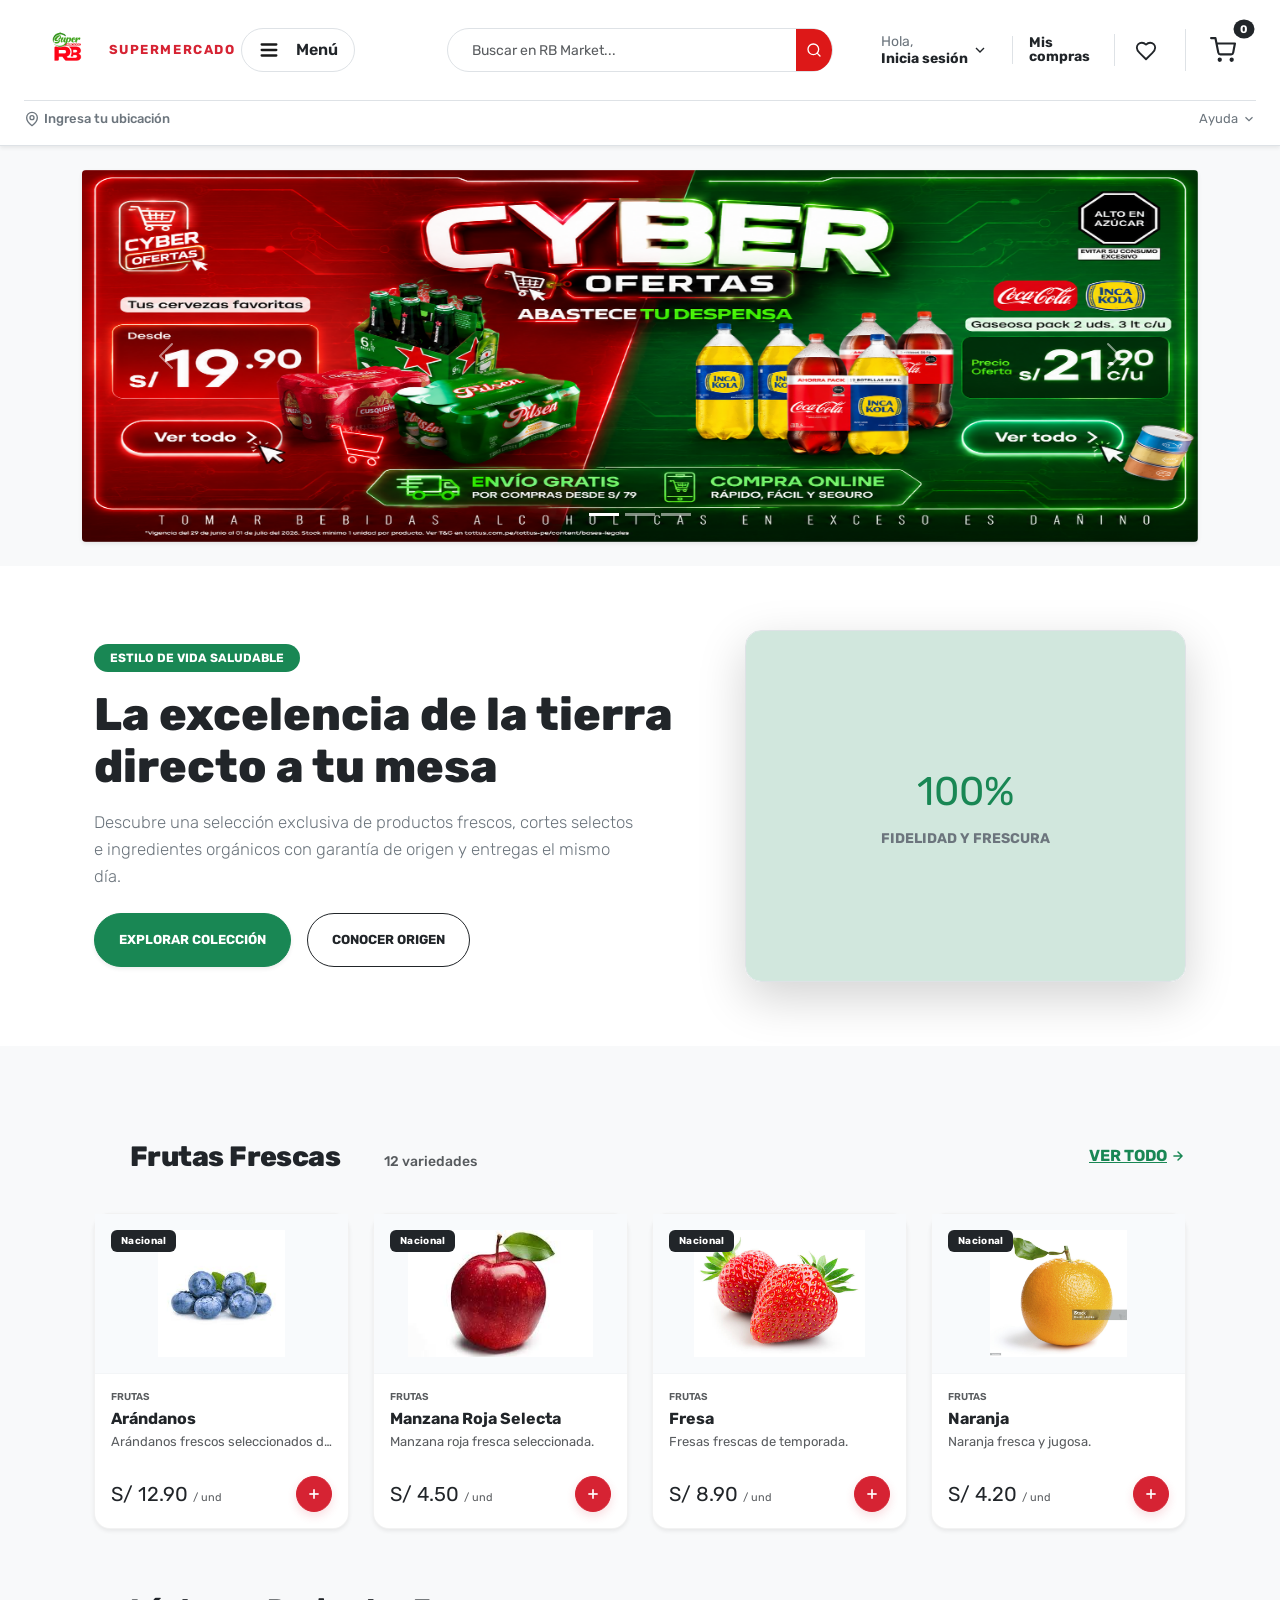
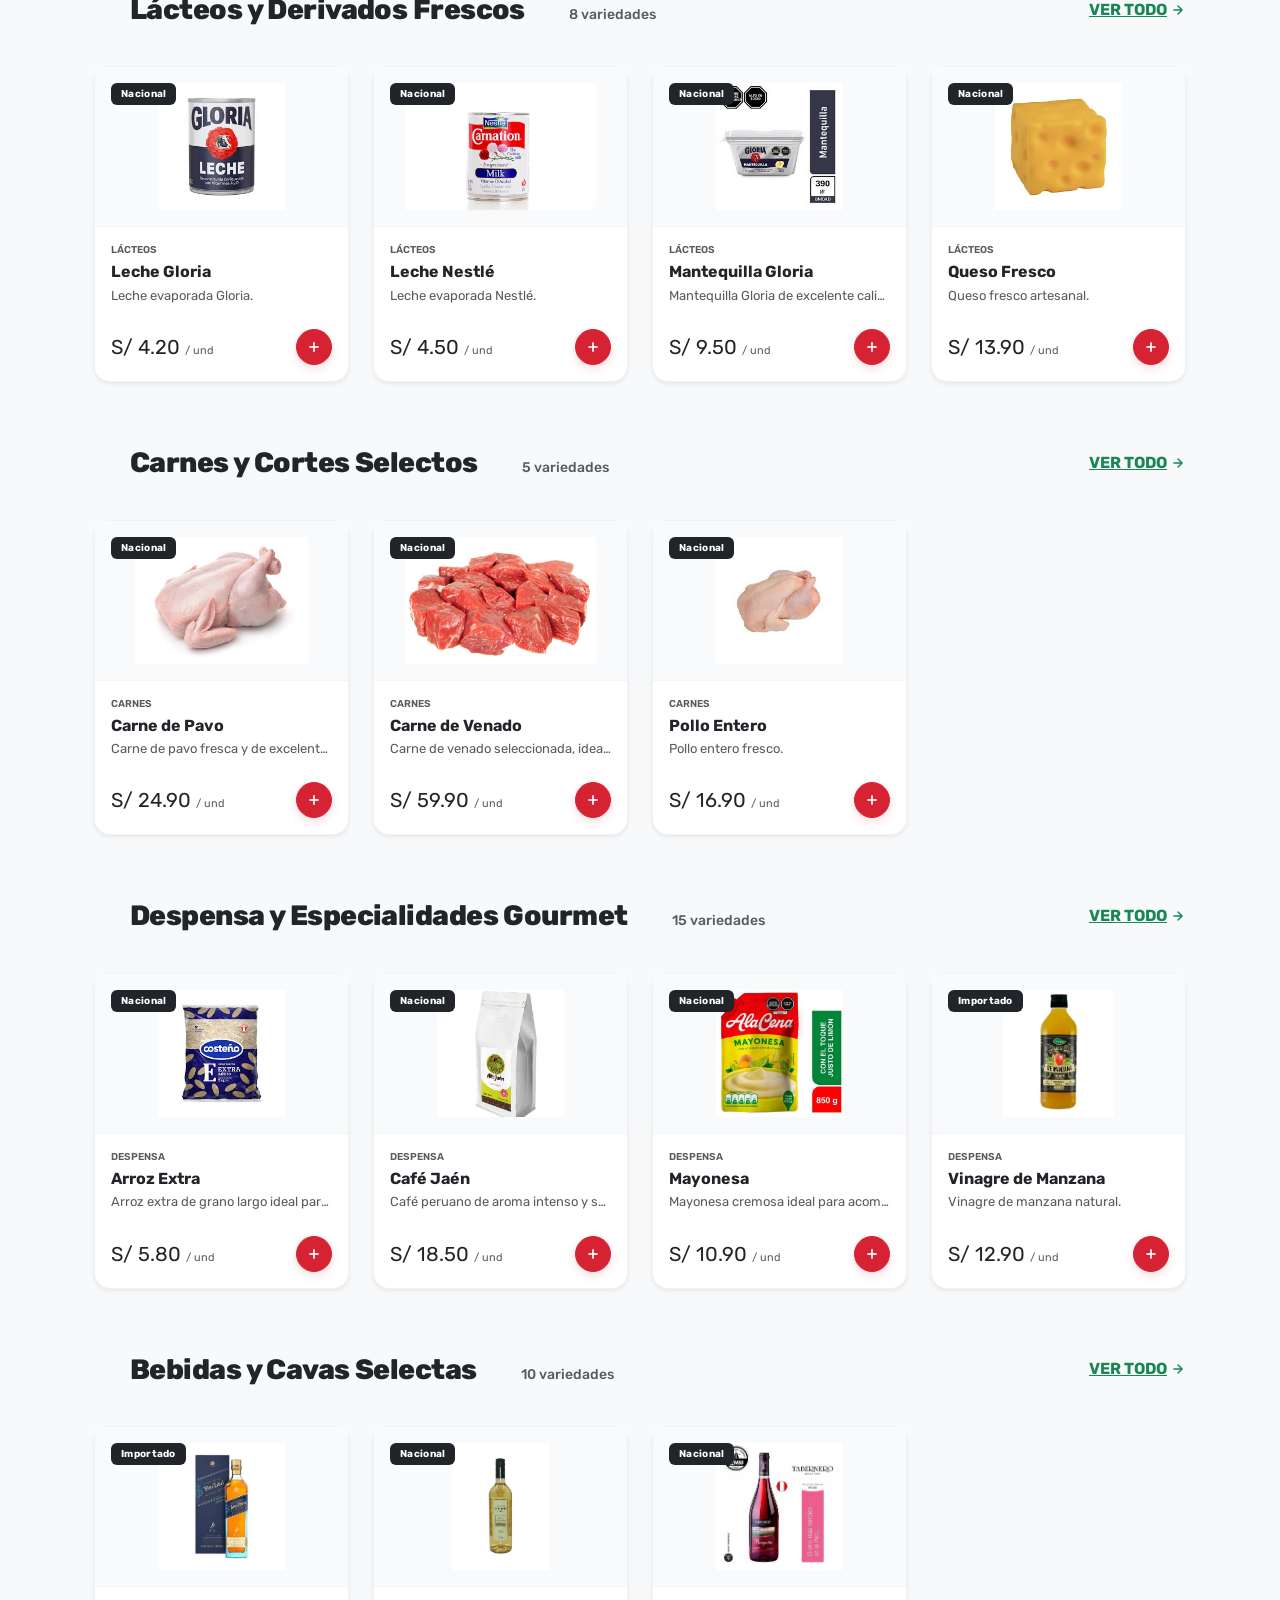
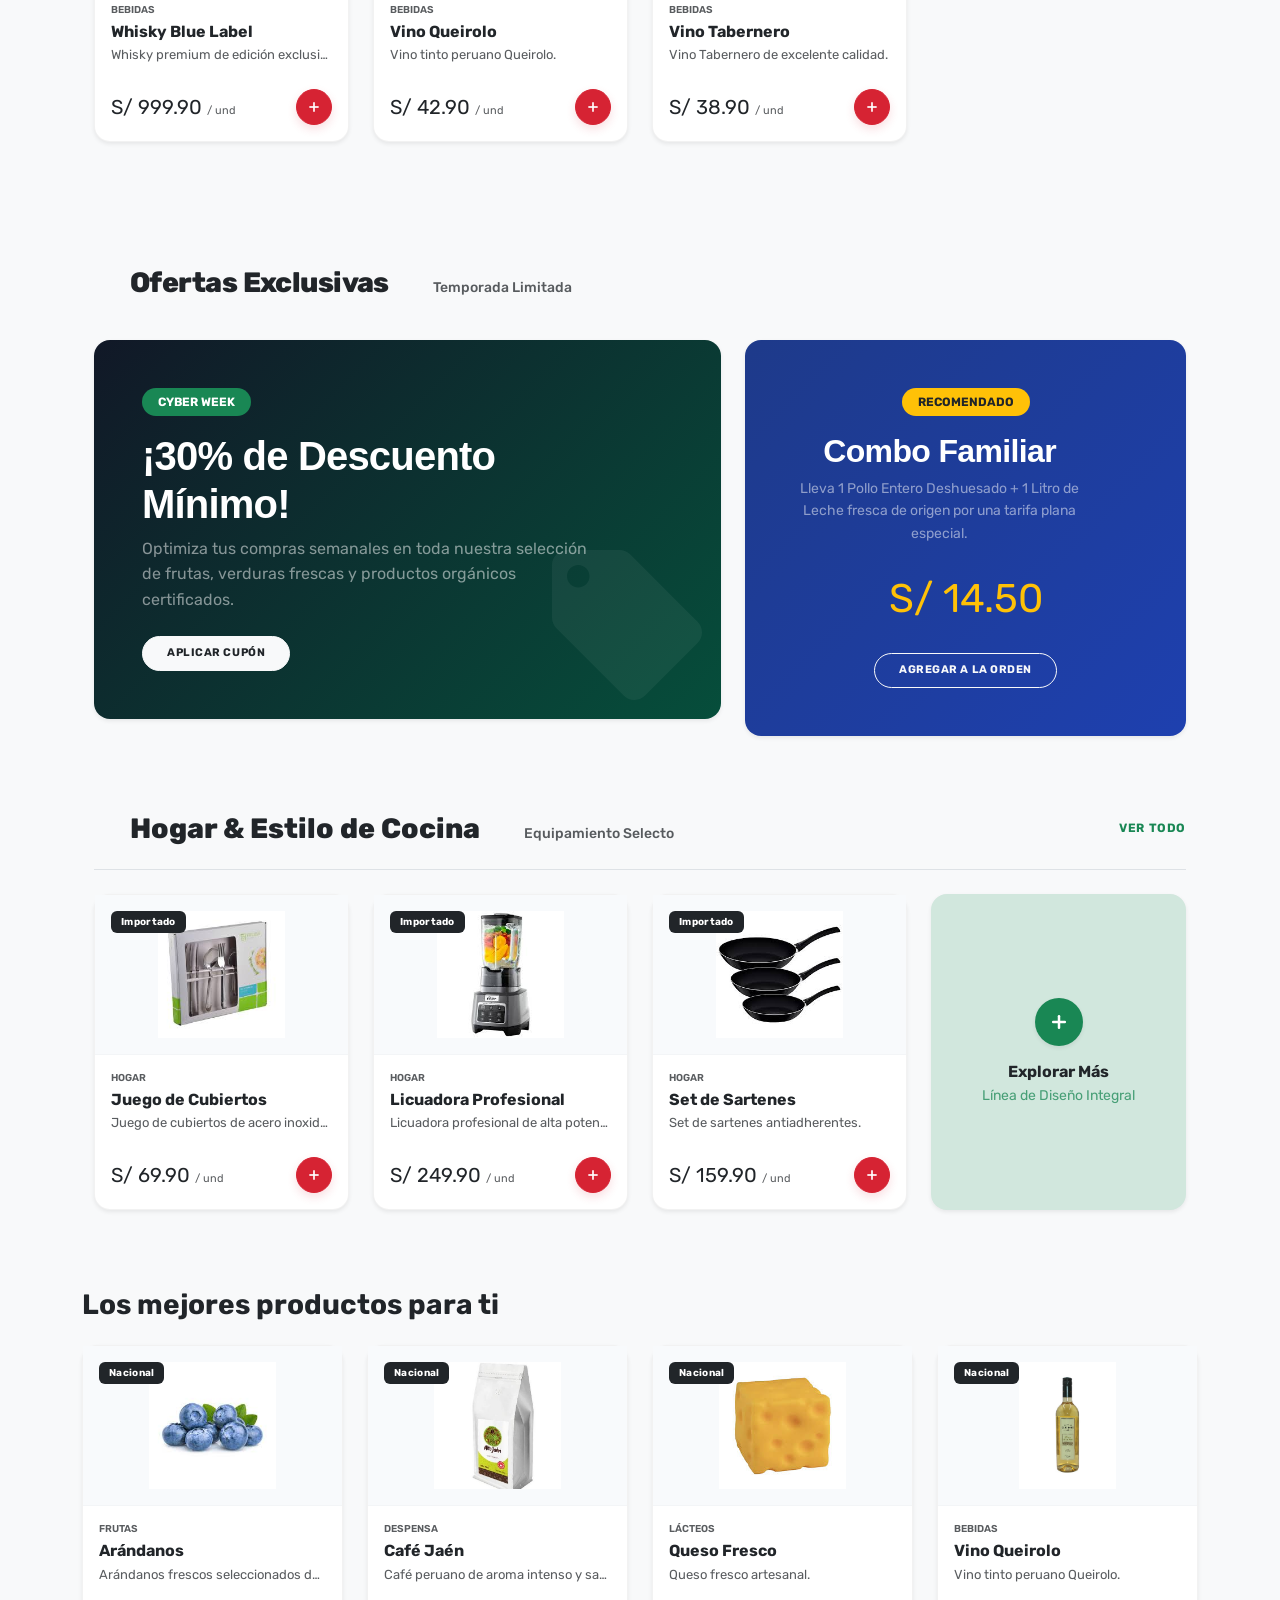
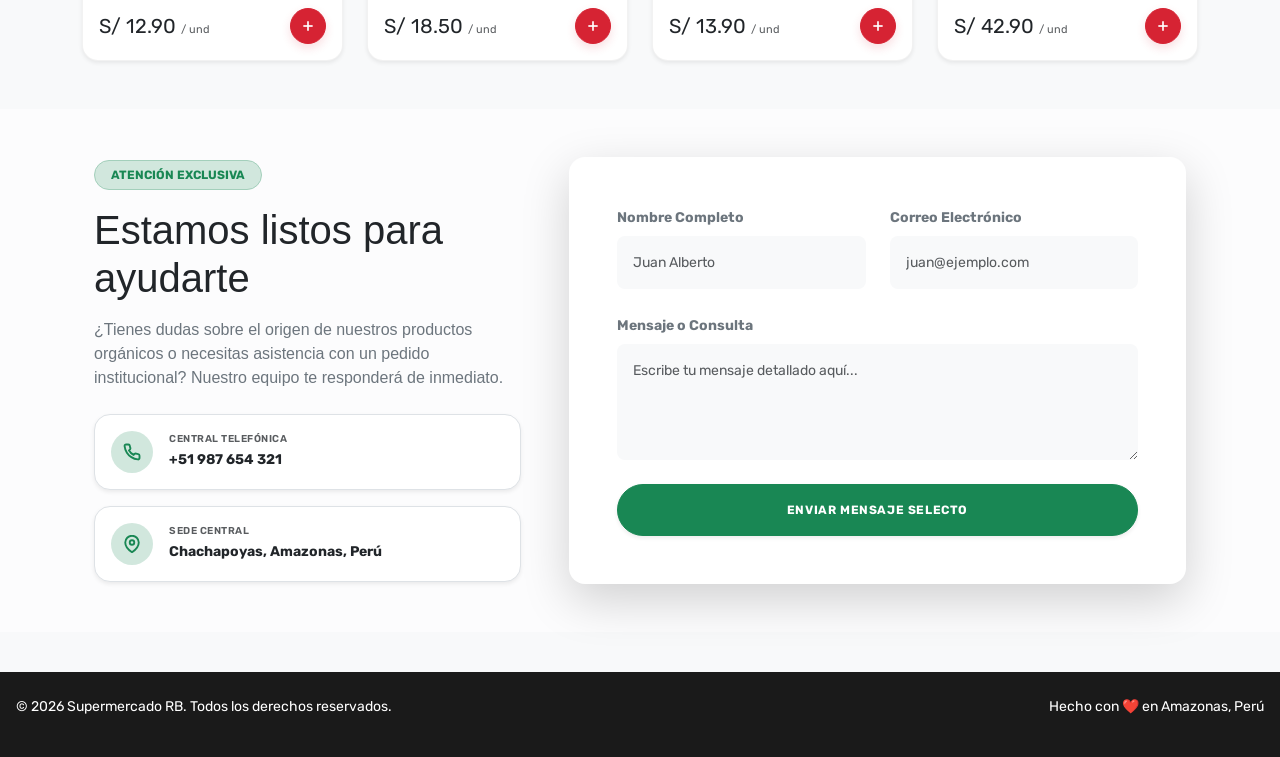
==== index.html @ 9e6ac656 "completacion de los productos en las categorias de mejores-productos y hogar usando los script de pr" ====
<!DOCTYPE html>
<html lang="es">
<head>
    <meta charset="UTF-8">
    <meta name="viewport" content="width=device-width, initial-scale=1.0">
    <title>Supermercado RB — Frescura que se siente</title>
    <link rel="preconnect" href="https://fonts.googleapis.com">
    <link rel="preconnect" href="https://fonts.gstatic.com" crossorigin>
    <link href="https://fonts.googleapis.com/css2?family=Rubik:ital,wght@0,300..900;1,300..900&display=swap" rel="stylesheet">
    <link href="https://cdn.jsdelivr.net/npm/bootstrap@5.3.2/dist/css/bootstrap.min.css" rel="stylesheet">
    <link rel="stylesheet" href="Estilos/styles.css">
</head>
<body>

<header class="navbar navbar-expand-lg custom-header">
    <div class="container-fluid header-container">
        <div class="row align-items-center header-row">
            
            <!-- LOGO: En celulares y tablets grandes toma 6 columnas -->
            <div class="col-6 col-lg-2 d-flex align-items-center">
                <a href="index.html" class="navbar-brand brand-wrap" title="RB MARKET">
                    <img src="/Estilos/img_categorias/LogoRB.png" alt="RB Market Logo" class="custom-logo-img img-fluid">
                    <span class="brand-subtext">SUPERMERCADO</span>
                </a>
            </div>

            <!-- MENÚ PARA PC: Le agregamos d-lg-block para que en menos de 992px NO ocupe espacio físico -->
            <div class="col-lg-2 order-lg-2 d-none d-lg-flex align-items-center justify-content-start">
                <button class="custom-toggle-btn d-none d-lg-inline-flex align-items-center gap-2" type="button" data-bs-toggle="offcanvas" data-bs-target="#menu-lateral" aria-controls="menu-lateral" title="Explorar Categorías">
                    <svg width="22" height="22" viewBox="0 0 24 24" fill="none" xmlns="http://www.w3.org/2000/svg">
                        <path d="M4 6H20M4 12H20M4 18H20" stroke="#1a1a1a" stroke-width="2.5" stroke-linecap="round" stroke-linejoin="round"/>
                    </svg>
                    <span class="d-none d-lg-inline menu-text">Menú</span>
                </button>
            </div>
            <div class="col-12 col-lg-4 order-4 order-lg-3 mt-2 mt-lg-0">
                <div class="d-flex align-items-center gap-2">
                    
                    <button class="custom-toggle-btn d-lg-none d-flex align-items-center justify-content-center border rounded-circle p-0" 
                            type="button" 
                            data-bs-toggle="offcanvas" 
                            data-bs-target="#menu-lateral" 
                            aria-controls="menu-lateral" 
                            title="Explorar Categorías">
                        <svg width="22" height="22" viewBox="0 0 24 24" fill="none" xmlns="http://www.w3.org/2000/svg">
                            <path d="M4 6H20M4 12H20M4 18H20" stroke="#1a1a1a" stroke-width="2.5" stroke-linecap="round" stroke-linejoin="round"/>
                        </svg>
                    </button>

                    <form class="search-form-wrap flex-grow-1 m-0" action="#" method="GET">
                        <div class="input-group custom-search-group">
                            <input type="text" class="form-control custom-search-input" placeholder="Buscar en RB Market..." style="height: 42px;">
                            <button type="submit" class="search-btn" style="height: 42px;">
                                <svg width="16" height="16" viewBox="0 0 24 24" fill="none" stroke="currentColor" stroke-width="2" stroke-linecap="round" stroke-linejoin="round">
                                    <circle cx="11" cy="11" r="8"></circle>
                                    <line x1="21" y1="21" x2="16.65" y2="16.65"></line>
                                </svg>
                            </button>
                        </div>
                    </form>
                </div>
            </div>
            <div class="col-6 col-lg-4 order-3 order-lg-4 d-flex align-items-center justify-content-end gap-2 gap-xl-4">
                <div class="d-none d-lg-flex align-items-center gap-1 header-action-item">
                    <div class="d-flex flex-column lh-sm">
                        <span class="login-greeting">Hola,</span>
                        <span class="login-text">Inicia sesión</span>
                    </div>
                    <svg width="16" height="16" viewBox="0 0 24 24" fill="none" stroke="currentColor" stroke-width="2"><path d="m6 9 6 6 6-6"/></svg>
                </div>
                <div class="d-none d-lg-block header-divider header-action-item">
                    <a href="#" class="header-link">
                        <span class="fw-bold small">Mis</span>
                        <span class="fw-bold small">compras</span>
                    </a>
                </div>
                <div class="d-none d-lg-block border-start ps-3 text-muted header-action-item">
                    <button class="btn favorite-btn">
                        <svg width="22" height="22" viewBox="0 0 24 24" fill="none" stroke="currentColor" stroke-width="2" stroke-linecap="round" stroke-linejoin="round">
                            <path d="M19 14c1.49-1.46 3-3.21 3-5.5A5.5 5.5 0 0 0 16.5 3c-1.76 0-3 .5-4.5 2-1.5-1.5-2.74-2-4.5-2A5.5 5.5 0 0 0 2 8.5c0 2.3 1.5 4.05 3 5.5l7 7Z"/>
                        </svg>
                    </button>
                </div>
                <div class="border-start-lg ps-lg-3">
                    <button class="btn custom-cart-btn position-relative" type="button" data-bs-toggle="offcanvas" data-bs-target="#carrito-lateral" aria-controls="carrito-lateral">
                        <svg width="26" height="26" viewBox="0 0 24 24" fill="none" stroke="currentColor" stroke-width="2" stroke-linecap="round" stroke-linejoin="round" class="text-dark">
                            <circle cx="9" cy="21" r="1"></circle>
                            <circle cx="20" cy="21" r="1"></circle>
                            <path d="M1 1h4l2.68 13.39a2 2 0 0 0 2 1.61h9.72a2 2 0 0 0 2-1.61L23 6H6"></path>
                        </svg>
                        <span class="badge cart-badge position-absolute top-0 start-100 translate-middle">0</span>
                    </button>
                </div>
            </div>
        </div>
        <div class="w-100 d-flex justify-content-between align-items-center default-layout-subbar mt-2">
            <div class="subbar-item">
                <svg width="16" height="16" viewBox="0 0 24 24" fill="none" stroke="currentColor" stroke-width="2" stroke-linecap="round" stroke-linejoin="round">
                    <path d="M20 10c0 6-8 12-8 12s-8-6-8-12a8 8 0 0 1 16 0Z"></path>
                    <circle cx="12" cy="10" r="3"></circle>
                </svg>
                <span class="fw-medium">Ingresa tu ubicación</span>
            </div>
            <div class="subbar-item subbar-clickable">
                <span>Ayuda</span>
                <svg width="14" height="14" viewBox="0 0 24 24" fill="none" stroke="currentColor" stroke-width="2"><path d="m6 9 6 6 6-6"/></svg>
            </div>
        </div>
    </div>
</header>

<section id="banner-principal">
    <div class="container"> 
        <div id="carruselPromociones" class="carousel slide custom-carousel rounded-1 overflow-hidden" data-bs-ride="carousel">
            <div class="carousel-indicators custom-indicators">
                <button type="button" data-bs-target="#carruselPromociones" data-bs-slide-to="0" class="active" aria-current="true" aria-label="Slide 1"></button>
                <button type="button" data-bs-target="#carruselPromociones" data-bs-slide-to="1" aria-label="Slide 2"></button>
                <button type="button" data-bs-target="#carruselPromociones" data-bs-slide-to="2" aria-label="Slide 3"></button>
            </div>
            <div class="carousel-inner">
                <div class="carousel-item active" data-bs-interval="5000">
                    <a href="#">
                        <img src="Estilos/img_categorias/imgCyberBanner.png" class="d-block w-100 custom-carousel-img" alt="Promoción Cyber RB">
                    </a>
                </div>
                <div class="carousel-item" data-bs-interval="5000">
                    <a href="frutas.html">
                        <img src="Estilos/img_categorias/imgVerdurasBanner.png" class="d-block w-100 custom-carousel-img" alt="Descuento en Frutas y Verduras">
                    </a>
                </div>
                <div class="carousel-item" data-bs-interval="5000">
                    <a href="carnes.html">
                        <img src="Estilos/img_categorias/imgCarneBanner.png" class="d-block w-100 custom-carousel-img" alt="Especial de Carnes Seleccionadas">
                    </a>
                </div>
            </div>
            <button class="carousel-control-prev custom-control-btn" type="button" data-bs-target="#carruselPromociones" data-bs-slide="prev">
                <span class="carousel-control-prev-icon" aria-hidden="true"></span>
                <span class="visually-hidden">Anterior</span>
            </button>
            <button class="carousel-control-next custom-control-btn" type="button" data-bs-target="#carruselPromociones" data-bs-slide="next">
                <span class="carousel-control-next-icon" aria-hidden="true"></span>
                <span class="visually-hidden">Siguiente</span>
            </button>
        </div>
    </div>
</section>

<div class="offcanvas offcanvas-start custom-offcanvas" tabindex="-1" id="menu-lateral" aria-labelledby="menu-lateral-label">   
    <div class="offcanvas-header custom-offcanvas-header">
        <div class="canvas-brand" id="menu-lateral-label">
            <span class="canvas-brand-text">RB<span class="canvas-brand-highlight">MARKET</span></span>
            <small class="canvas-brand-subtext">EXPERIENCIA SELECTA</small>
        </div>
        <button type="button" class="btn-close text-reset" data-bs-dismiss="offcanvas" aria-label="Cerrar menú"></button>
    </div>
    <div class="offcanvas-body p-0 d-flex flex-column justify-content-between">
        <div class="p-4">
            <p class="text-uppercase text-muted fw-bold tracking-wider mb-3 header-seccion-menu">Explorar Categorías</p>
            <div class="list-group list-group-flush rounded-3 overflow-hidden custom-menu-list">
                <a href="frutas.html" class="list-group-item list-group-item-action py-3 px-4 d-flex align-items-center justify-content-between text-dark fw-medium">
                    <div class="d-flex align-items-center gap-3">
                        <span>Frutas Orgánicas</span>
                    </div>
                    <svg width="12" height="12" viewBox="0 0 24 24" fill="none" stroke="currentColor" stroke-width="2.5" stroke-linecap="round" stroke-linejoin="round" class="text-muted arrow-icon"><path d="M9 18l6-6-6-6"/></svg>
                </a>
                <a href="lacteos.html" class="list-group-item list-group-item-action py-3 px-4 d-flex align-items-center justify-content-between text-dark fw-medium">
                    <div class="d-flex align-items-center gap-3">
                        <span>Lácteos y Derivados Frescos</span>
                    </div>
                    <svg width="12" height="12" viewBox="0 0 24 24" fill="none" stroke="currentColor" stroke-width="2.5" stroke-linecap="round" stroke-linejoin="round" class="text-muted arrow-icon"><path d="M9 18l6-6-6-6"/></svg>
                </a>
                <a href="carnes.html" class="list-group-item list-group-item-action py-3 px-4 d-flex align-items-center justify-content-between text-dark fw-medium">
                    <div class="d-flex align-items-center gap-3">
                        <span>Carnes y Cortes Selectos</span>
                    </div>
                    <svg width="12" height="12" viewBox="0 0 24 24" fill="none" stroke="currentColor" stroke-width="2.5" stroke-linecap="round" stroke-linejoin="round" class="text-muted arrow-icon"><path d="M9 18l6-6-6-6"/></svg>
                </a>
                <a href="despensa.html" class="list-group-item list-group-item-action py-3 px-4 d-flex align-items-center justify-content-between text-dark fw-medium">
                    <div class="d-flex align-items-center gap-3">
                        <span>Despensa y Especialidades Gourmet</span>
                    </div>
                    <svg width="12" height="12" viewBox="0 0 24 24" fill="none" stroke="currentColor" stroke-width="2.5" stroke-linecap="round" stroke-linejoin="round" class="text-muted arrow-icon"><path d="M9 18l6-6-6-6"/></svg>
                </a>
                <a href="bebidas.html" class="list-group-item list-group-item-action py-3 px-4 d-flex align-items-center justify-content-between text-dark fw-medium">
                    <div class="d-flex align-items-center gap-3">
                        <span>Bebidas y Cavas Selectas</span>
                    </div>
                    <svg width="12" height="12" viewBox="0 0 24 24" fill="none" stroke="currentColor" stroke-width="2.5" stroke-linecap="round" stroke-linejoin="round" class="text-muted arrow-icon"><path d="M9 18l6-6-6-6"/></svg>
                </a>
            </div>
        </div>      
        <div class="p-4 bg-light border-top w-100">
            <p class="text-uppercase text-muted fw-bold tracking-wider mb-2 header-seccion-menu">Atención Personalizada</p>
            <a href="https://wa.me/tuNumeroDeSoporte" target="_blank" class="d-flex align-items-center gap-2 text-decoration-none hover-soporte">
                <span class="badge bg-success-subtle text-success border border-success-subtle px-2 py-1 rounded fw-bold style-badge-text">LÍNEA DIRECTA</span>
                <small class="text-secondary fw-semibold">Soporte Premium</small>
            </a>
        </div>
    </div>
</div>

<section class="custom-hero py-5 mb-5 d-flex align-items-center">
    <div class="container px-4">
        <div class="row align-items-center g-4">
            
            <div class="col-12 col-md-7 text-center text-md-start">
                <span class="badge bg-success text-white px-3 py-2 rounded-pill mb-3 text-uppercase tracking-wider small fw-bold">Estilo de Vida Saludable</span>
                <h1 class="display-4 fw-black text-dark mb-3 hero-title">
                    La excelencia de la tierra <br class="d-none d-lg-inline">directo a tu mesa
                </h1>
                <p class="lead text-secondary mb-4 hero-text">
                    Descubre una selección exclusiva de productos frescos, cortes selectos e ingredientes orgánicos con garantía de origen y entregas el mismo día.
                </p>
                
                <div class="d-flex flex-column flex-sm-row gap-3 justify-content-center justify-content-md-start">
                    <a href="frutas.html" class="btn btn-success btn-lg px-4 py-3 rounded-pill fw-bold text-uppercase tracking-wide shadow-sm custom-hero-btn">
                        Explorar Colección
                    </a>
                    <a href="#contacto" class="btn btn-outline-dark btn-lg px-4 py-3 rounded-pill fw-bold text-uppercase tracking-wide custom-hero-btn-secondary">
                        Conocer Origen
                    </a>
                </div>
            </div>

            <div class="col-12 col-md-5 d-none d-md-block text-center position-relative">
                <div class="hero-image-overlay shadow-lg rounded-4 overflow-hidden">
                    <div class="bg-success-subtle d-flex align-items-center justify-content-center p-5 text-success" style="min-height: 350px;">
                        <div class="text-center">
                            <span class="fs-1 fw-black d-block mb-1">100%</span>
                            <span class="text-uppercase tracking-widest fw-bold small text-secondary">Fidelidad y Frescura</span>
                        </div>
                    </div>
                </div>
            </div>

        </div>
    </div>
</section>

<section id="categorias" class="seccion-contenedor">
    <div class="container px-4">
        
        <div class="mb-5">
            <div class="d-flex align-items-center justify-content-between mb-4 custom-category-header">
                <div class="d-flex align-items-baseline gap-2">
                    <h2 class="fs-3 fw-black text-dark tracking-tight m-0 premium-category-title">Frutas Frescas</h2>
                    <span class="text-muted small fw-medium item-counter">12 variedades</span>
                </div>
                <a href="frutas.html" class="btn btn-link p-0 text-success fw-bold text-uppercase small tracking-wider d-flex align-items-center gap-1 premium-view-all">
                    <span>Ver Todo</span>
                    <svg width="14" height="14" viewBox="0 0 24 24" fill="none" stroke="currentColor" stroke-width="2.5" stroke-linecap="round" stroke-linejoin="round" class="arrow-move"><path d="M5 12h14M12 5l7 7-7 7"/></svg>
                </a>
            </div>
            
            <div class="row row-cols-3 row-cols-md-4 g-4" id="catalogo-frutas">
                </div>
        </div>

        <div class="mb-5">
            <div class="d-flex align-items-center justify-content-between mb-4 custom-category-header">
                <div class="d-flex align-items-baseline gap-2">
                    <h2 class="fs-3 fw-black text-dark tracking-tight m-0 premium-category-title">Lácteos y Derivados Frescos</h2>
                    <span class="text-muted small fw-medium item-counter">8 variedades</span>
                    </div>
                <a href="lacteos.html" class="btn btn-link p-0 text-success fw-bold text-uppercase small tracking-wider d-flex align-items-center gap-1 premium-view-all">
                    <span>Ver Todo</span>
                    <svg width="14" height="14" viewBox="0 0 24 24" fill="none" stroke="currentColor" stroke-width="2.5" stroke-linecap="round" stroke-linejoin="round" class="arrow-move"><path d="M5 12h14M12 5l7 7-7 7"/></svg>
                </a>
            </div>
                
            <div class="row row-cols-3 row-cols-md-4 g-4" id="catalogo-lacteos">
                </div>
        </div>

        <div class="mb-5">
            <div class="d-flex align-items-center justify-content-between mb-4 custom-category-header">
                <div class="d-flex align-items-baseline gap-2">
                    <h2 class="fs-3 fw-black text-dark tracking-tight m-0 premium-category-title">Carnes y Cortes Selectos</h2>
                    <span class="text-muted small fw-medium item-counter">5 variedades</span>
                </div>
                <a href="carnes.html" class="btn btn-link p-0 text-success fw-bold text-uppercase small tracking-wider d-flex align-items-center gap-1 premium-view-all">
                    <span>Ver Todo</span>
                    <svg width="14" height="14" viewBox="0 0 24 24" fill="none" stroke="currentColor" stroke-width="2.5" stroke-linecap="round" stroke-linejoin="round" class="arrow-move"><path d="M5 12h14M12 5l7 7-7 7"/></svg>
                </a>
            </div>
                
            <div class="row row-cols-3 row-cols-md-4 g-4" id="catalogo-carnes">
                </div>
        </div>

        <div class="mb-5">
            <div class="d-flex align-items-center justify-content-between mb-4 custom-category-header">
                <div class="d-flex align-items-baseline gap-2">
                    <h2 class="fs-3 fw-black text-dark tracking-tight m-0 premium-category-title">Despensa y Especialidades Gourmet</h2>
                    <span class="text-muted small fw-medium item-counter">15 variedades</span>
                </div>
                <a href="despensa.html" class="btn btn-link p-0 text-success fw-bold text-uppercase small tracking-wider d-flex align-items-center gap-1 premium-view-all">
                    <span>Ver Todo</span>
                    <svg width="14" height="14" viewBox="0 0 24 24" fill="none" stroke="currentColor" stroke-width="2.5" stroke-linecap="round" stroke-linejoin="round" class="arrow-move"><path d="M5 12h14M12 5l7 7-7 7"/></svg>
                </a>
            </div>
                
            <div class="row row-cols-3 row-cols-md-4 g-4" id="catalogo-despensa">
                </div>
        </div>

        <div class="mb-5">
            <div class="d-flex align-items-center justify-content-between mb-4 custom-category-header">
                <div class="d-flex align-items-baseline gap-2">
                    <h2 class="fs-3 fw-black text-dark tracking-tight m-0 premium-category-title">Bebidas y Cavas Selectas</h2>
                    <span class="text-muted small fw-medium item-counter">10 variedades</span>
                </div>
                <a href="bebidas.html" class="btn btn-link p-0 text-success fw-bold text-uppercase small tracking-wider d-flex align-items-center gap-1 premium-view-all">
                    <span>Ver Todo</span>
                    <svg width="14" height="14" viewBox="0 0 24 24" fill="none" stroke="currentColor" stroke-width="2.5" stroke-linecap="round" stroke-linejoin="round" class="arrow-move"><path d="M5 12h14M12 5l7 7-7 7"/></svg>
                </a>
            </div>
            
            <div class="row row-cols-3 row-cols-md-4 g-4" id="catalogo-bebidas">
                </div>
        </div>
    </div>    
</section>

<section id="ofertas" class="seccion-contenedor seccion-gris">
    <div class="container px-4">
        
        <div class="d-flex align-items-center justify-content-between mb-4 custom-category-header">
            <div class="d-flex align-items-baseline gap-2">
                <h2 class="fs-3 fw-black text-dark tracking-tight m-0 premium-category-title">Ofertas Exclusivas</h2>
                <span class="text-muted small fw-medium item-counter">Temporada Limitada</span>
            </div>
        </div>

        <div class="row g-4">
            
            <div class="col-12 col-lg-7">
                <div class="card border-0 rounded-4 overflow-hidden shadow-sm text-white position-relative d-flex align-items-center justify-content-center p-5 custom-promo-banner" style="background: linear-gradient(135deg, #111827 0%, #064e3b 100%); min-height: 280px;">
                    <div class="position-absolute top-0 end-0 p-4 opacity-10">
                        <svg width="180" height="180" viewBox="0 0 24 24" fill="currentColor"><path d="M21.41 11.58l-9-9C12.05 2.22 11.55 2 11 2H4c-1.1 0-2 .9-2 2v7c0 .55.22 1.05.59 1.42l9 9c.36.36.86.58 1.41.58.55 0 1.05-.22 1.41-.59l7-7c.37-.36.59-.86.59-1.41 0-.55-.23-1.06-.59-1.42zM5.5 7C4.67 7 4 6.33 4 5.5S4.67 4 5.5 4 7 4.67 7 5.5 6.33 7 5.5 7z"/></svg>
                    </div>
                    <div class="text-center text-lg-start w-100 position-relative">
                        <span class="badge bg-success px-3 py-2 rounded-pill mb-3 text-uppercase tracking-wider small fw-bold text-white">Cyber Week</span>
                        <h3 class="display-6 fw-black mb-2 banner-promo-title">¡30% de Descuento Mínimo!</h3>
                        <p class="text-white-50 fs-6 mb-4 banner-promo-text" style="max-width: 450px;">
                            Optimiza tus compras semanales en toda nuestra selección de frutas, verduras frescas y productos orgánicos certificados.
                        </p>
                        <a href="#frutas-verduras" class="btn btn-light rounded-pill fw-bold text-uppercase px-4 py-2 small tracking-wide custom-banner-btn text-dark">
                            Aplicar Cupón
                        </a>
                    </div>
                </div>
            </div>

            <div class="col-12 col-lg-5">
                <div class="card border-0 rounded-4 overflow-hidden shadow-sm text-white position-relative d-flex align-items-center justify-content-center p-5 custom-promo-banner" style="background: linear-gradient(135deg, #1e3a8a 0%, #1e40af 100%); min-height: 280px;">
                    <div class="text-center w-100 position-relative">
                        <span class="badge bg-warning text-dark px-3 py-2 rounded-pill mb-3 text-uppercase tracking-wider small fw-bold">Recomendado</span>
                        <h3 class="fs-2 fw-black mb-2 banner-promo-title">Combo Familiar</h3>
                        <p class="text-white-50 small mb-4 banner-promo-text">
                            Lleva 1 Pollo Entero Deshuesado + 1 Litro de Leche fresca de origen por una tarifa plana especial.
                        </p>
                        <div class="mb-4">
                            <span class="fs-1 fw-black text-warning">S/ 14.50</span>
                        </div>
                        <button class="btn btn-outline-light rounded-pill fw-bold text-uppercase px-4 py-2 small tracking-wide custom-banner-btn-secondary">
                            Agregar a la Orden
                        </button>
                    </div>
                </div>
            </div>
        </div>
    </div>
</section>


<section id="hogar-cocina" class="seccion-contenedor seccion-blanca-alterna">
    <div class="container px-4">
        
        <div class="d-flex align-items-center justify-content-between mb-4 border-bottom pb-2">
            <div class="d-flex align-items-baseline gap-2">
                <h2 class="fs-3 fw-black text-dark tracking-tight m-0 title-categoria">Hogar & Estilo de Cocina</h2>
                <span class="text-muted small fw-medium item-counter">Equipamiento Selecto</span>
            </div>
            <a href="#hogar" class="text-success fw-bold text-uppercase small tracking-wider link-ver-todo">Ver Todo</a>
        </div>
        
        <div class="row row-cols-2 row-cols-md-3 row-cols-lg-4 g-4" id="catalogo-hogar">
            <div class="col" id="tarjeta-explorar-hogar">
                <a href="#hogar" class="card h-100 border-0 shadow-sm rounded-4 text-decoration-none bg-success-subtle d-flex align-items-center justify-content-center p-4 text-center custom-view-more-card">
                    <div class="text-success">
                        <div class="bg-success text-white rounded-circle d-inline-flex align-items-center justify-content-center mb-3 shadow-sm btn-mas-wrap" style="width: 48px; height: 48px;">
                            <svg width="20" height="20" viewBox="0 0 24 24" fill="none" stroke="currentColor" stroke-width="3" stroke-linecap="round" stroke-linejoin="round"><line x1="12" y1="5" x2="12" y2="19"></line><line x1="5" y1="12" x2="19" y2="12"></line></svg>
                        </div>
                        <h4 class="fs-6 fw-bold text-dark mb-1">Explorar Más</h4>
                        <p class="small text-success-dark opacity-75 m-0">Línea de Diseño Integral</p>
                    </div>
                </a>
            </div>
        </div>
    </div>
</section>

<section id="mejores-productos" class="py-5 bg-light">
    <div class="container">
        <h2 class="fs-3 fw-bold text-dark mb-4">Los mejores productos para ti</h2>
        <div id="contenedor-mejores-productos" class="row row-cols-2 row-cols-md-4 g-4"></div>
        
    </div>
</section>

<div class="offcanvas offcanvas-end border-0 cart-offcanvas" tabindex="-1" id="carrito-lateral" aria-labelledby="carrito-lateral-label">
    
    <div class="offcanvas-header border-bottom py-4 px-4 d-flex align-items-center justify-content-between bg-white">
        <div class="d-flex flex-column" id="carrito-lateral-label">
            <span class="fs-4 fw-black text-dark tracking-tight canvas-brand-text">Mi<span class="text-success fw-light">Orden</span></span>
            <small class="text-muted canvas-brand-subtext tracking-wider text-uppercase" style="font-size: 10px;">Resumen de Compra</small>
        </div>
        <button type="button" class="btn-close-custom" data-bs-dismiss="offcanvas" aria-label="Cerrar carrito">
            <svg width="20" height="20" viewBox="0 0 24 24" fill="none" stroke="currentColor" stroke-width="2" stroke-linecap="round" stroke-linejoin="round"><line x1="18" y1="6" x2="6" y2="18"></line><line x1="6" y1="6" x2="18" y2="18"></line></svg>
        </button>
    </div>

    <div class="offcanvas-body p-4 cart-offcanvas-body">
        <div id="carrito-items" class="d-flex flex-column gap-3">
            </div>
    </div>

    <div class="cart-offcanvas-footer p-4 bg-white border-top">
        <div class="d-flex justify-content-between align-items-center mb-2">
            <span class="text-muted fw-medium">Subtotal</span>
            <strong id="carrito-subtotal" class="text-dark fw-semibold">S/ 0.00</strong>
        </div>

        <div class="d-flex justify-content-between align-items-center mb-4">
            <span class="text-dark fw-bold fs-5">Total Estimado</span>
            <strong id="carrito-total" class="text-success fw-black fs-4">S/ 0.00</strong>
        </div>

        <button class="btn btn-success btn-lg w-100 py-3 rounded-pill fw-bold text-uppercase tracking-wide shadow-sm custom-checkout-btn" id="btn-pagar">
            Proceder al Pago
        </button>
    </div>
</div>

<section id="contacto" class="py-5 bg-light-subtle">
    <div class="container px-4">
        <div class="row g-5 align-items-center">
            
            <div class="col-12 col-lg-5">
                <span class="badge bg-success-subtle text-success border border-success-subtle px-3 py-2 rounded-pill mb-3 text-uppercase tracking-wider small fw-bold">Atención Exclusiva</span>
                <h2 class="display-6 fw-black text-dark mb-3" style="font-family: 'Syne', sans-serif;">Estamos listos para ayudarte</h2>
                <p class="text-secondary mb-4" style="font-family: 'Plus Jakarta Sans', sans-serif;">
                    ¿Tienes dudas sobre el origen de nuestros productos orgánicos o necesitas asistencia con un pedido institucional? Nuestro equipo te responderá de inmediato.
                </p>
                
                <div class="d-flex flex-column gap-3">
                    <div class="d-flex align-items-center gap-3 p-3 bg-white rounded-4 border shadow-sm">
                        <div class="text-success bg-success-subtle rounded-circle d-flex align-items-center justify-content-center" style="width: 42px; height: 42px;">
                            <svg width="18" height="18" viewBox="0 0 24 24" fill="none" stroke="currentColor" stroke-width="2.5"><path d="M22 16.92v3a2 2 0 0 1-2.18 2 19.79 19.79 0 0 1-8.63-3.07 19.5 19.5 0 0 1-6-6 19.79 19.79 0 0 1-3.07-8.67A2 2 0 0 1 4.11 2h3a2 2 0 0 1 2 1.72 12.84 12.84 0 0 0 .7 2.81 2 2 0 0 1-.45 2.11L8.09 9.91a16 16 0 0 0 6 6l1.27-1.27a2 2 0 0 1 2.11-.45 12.84 12.84 0 0 0 2.81.7A2 2 0 0 1 22 16.92z"/></svg>
                        </div>
                        <div>
                            <small class="text-muted d-block fw-semibold uppercase" style="font-size: 10px; letter-spacing: 0.05em;">CENTRAL TELEFÓNICA</small>
                            <span class="text-dark fw-bold small">+51 987 654 321</span>
                        </div>
                    </div>

                    <div class="d-flex align-items-center gap-3 p-3 bg-white rounded-4 border shadow-sm">
                        <div class="text-success bg-success-subtle rounded-circle d-flex align-items-center justify-content-center" style="width: 42px; height: 42px;">
                            <svg width="18" height="18" viewBox="0 0 24 24" fill="none" stroke="currentColor" stroke-width="2.5"><path d="M21 10c0 7-9 13-9 13s-9-6-9-13a9 9 0 0 1 18 0z"/><circle cx="12" cy="10" r="3"/></svg>
                        </div>
                        <div>
                            <small class="text-muted d-block fw-semibold uppercase" style="font-size: 10px; letter-spacing: 0.05em;">SEDE CENTRAL</small>
                            <span class="text-dark fw-bold small">Chachapoyas, Amazonas, Perú</span>
                        </div>
                    </div>
                </div>
            </div>

            <div class="col-12 col-lg-7">
                <div class="card border-0 shadow-lg rounded-4 p-4 p-md-5 bg-white">
                    <form action="#" method="POST">
                        <div class="row g-4">
                            <div class="col-12 col-md-6">
                                <label class="form-label small fw-bold text-secondary">Nombre Completo</label>
                                <input type="text" class="form-control border-0 bg-light p-3 rounded-3 custom-input" placeholder="Juan Alberto" required>
                            </div>
                            <div class="col-12 col-md-6">
                                <label class="form-label small fw-bold text-secondary">Correo Electrónico</label>
                                <input type="email" class="form-control border-0 bg-light p-3 rounded-3 custom-input" placeholder="juan@ejemplo.com" required>
                            </div>
                            <div class="col-12">
                                <label class="form-label small fw-bold text-secondary">Mensaje o Consulta</label>
                                <textarea class="form-control border-0 bg-light p-3 rounded-3 custom-input" rows="4" placeholder="Escribe tu mensaje detallado aquí..." required></textarea>
                            </div>
                            <div class="col-12 mt-4">
                                <button type="submit" class="btn btn-success w-100 py-3 rounded-pill fw-bold text-uppercase tracking-wide shadow-sm custom-submit-btn">
                                    Enviar Mensaje Selecto
                                </button>
                            </div>
                        </div>
                    </form>
                </div>
            </div>
        </div>
    </div>
</section>

<div class="toast-container position-fixed bottom-0 end-0 p-3" style="z-index: 1100;">
    <div id="notificacion-carrito" class="toast align-items-center text-white bg-success border-0 rounded-4 shadow" role="alert" aria-live="assertive" aria-atomic="true">
        <div class="d-flex p-2 align-items-center">
            <div class="toast-body fw-medium d-flex align-items-center gap-2" id="mensaje-toast"></div>
            <button type="button" class="btn-close btn-close-white me-2 m-auto" data-bs-dismiss="toast" aria-label="Cerrar"></button>
        </div>
    </div>
</div>

<footer class="pie-pagina">
    <p>© 2026 Supermercado RB. Todos los derechos reservados.</p>
    <p>Hecho con ❤️ en Amazonas, Perú</p>
</footer>

    <script src="https://cdn.jsdelivr.net/npm/bootstrap@5.3.2/dist/js/bootstrap.bundle.min.js"></script>
    <script src="productos.js"></script>
    <script src="script.js"></script>
    
</body>
</html>
---- Estilos/styles.css ----
* {
    margin: 0;
    padding: 0;
    box-sizing: border-box;
    font-family: 'Rubik', sans-serif; 
}

:root{
    /* Colores principales */
    --color-primary: #2E7D32;
    --color-primary-dark: #1B5E20;
    --color-accent: #FF9800;

    /* Colores neutros */
    --color-white: #FFFFFF;
    --color-light: #F8F9FA;
    --color-gray-100: #F1F3F5;
    --color-gray-300: #DEE2E6;
    --color-gray-500: #6C757D;
    --color-dark: #212529;
    --color-hover-light:#F8FAFC;
    --color-search-focus:#871919;

    /* Texto */
    --text-secondary: #6C757D;

    /* Bordes */
    --border-color: #DEE2E6;
    --border-radius-sm: 8px;
    --border-radius-md: 12px;
    --border-radius-lg: 20px;
    --border-radius-pill: 50rem;

    /* Sombras */
    --shadow-sm: 0 .125rem .25rem rgba(0,0,0,.075);
    --shadow-md: 0 .5rem 1rem rgba(0,0,0,.15);
    --shadow-lg: 0 1rem 3rem rgba(0,0,0,.175);
    --shadow-focus:0 0 0 3px rgba(135,25,25,.15);
    --shadow-search-focus:0 4px 12px rgba(135,25,25,.08);
    --shadow-btn-hover:0 8px 20px rgba(215,18,18,.2);

    /* Espaciados */
    --space-xs: .25rem;
    --space-sm: .5rem;
    --space-md: 1rem;
    --space-lg: 1.5rem;
    --space-xl: 2rem;

    /* Tipografía */
    --fw-light:300;
    --fw-normal:400;
    --fw-medium:500;
    --fw-semibold:600;
    --fw-bold:700;

    /* Transiciones */
    --transition-fast:.2s ease;
    --transition-normal:.3s ease;

    /* Header */
    --header-height:80px;

    /* Z-index */
    --z-dropdown:1000;
    --z-fixed:1020;
    --z-modal:1055;

    /* Container */
    --container-max:1400px;

    /* Offcanvas */
    --logo-height:36px;

    /* Carrusel */
    --carousel-height-mobile:180px;

    /*HERO*/
    --hero-bg-start: #ffffff;
    --hero-bg-end: #FFFFFF;
    --hero-min-height: 480px;
}

a{
    text-decoration:none;
    color:inherit;
}

body{
    font-family:'Rubik',sans-serif;
    background:
    linear-gradient(
        to bottom,
        var(--background-start) 0%,
        var(--color-white) 10%,
        var(--color-white) 90%,
        var(--background-end) 100%
    );
    min-height:100vh;
}

/*==================================
    HEADER
==================================*/

.custom-header{
    background:var(--color-white);
    border-bottom:1px solid var(--border-color);
    box-shadow:var(--shadow-sm);
}

.header-container{
    display:flex;
    flex-direction:column;
    padding-inline:var(--space-md);
}

.header-row{
    width:100%;
    padding:var(--space-sm) 0;
}

.brand-wrap{
    display: flex;
    align-items: center;
    gap: .6rem;
}

.brand-subtext{
    text-transform: uppercase;
    font-weight: var(--fw-bold);
    letter-spacing: .12em;
    font-size: small;
    color:#D62333;
}

.menu-text{
    font-weight:var(--fw-semibold);
    color:var(--color-dark);
    margin-left:var(--space-sm);
}

.custom-search-input{
    border:none;
    padding:var(--space-sm) 0 var(--space-sm) var(--space-lg);
    background:transparent;
    color:var(--color-dark);
}

.custom-search-group{
    background:var(--color-white);
    border:1px solid var(--border-color);
    border-radius:var(--border-radius-pill);
    transition:box-shadow var(--transition-fast);
}

.search-btn{
    display:flex;
    justify-content:center;
    align-items:center;
    width:36px;
    height:36px;
    background:#dd1818;
    color:var(--color-white);
    border:none;
    border-radius:50%;
    cursor:pointer;
}

.header-action-item{
    color:var(--color-dark);
    cursor:pointer;
}

.login-greeting{
    font-size:.875rem;
    color:var(--text-secondary);
}

.login-text{
    font-size:.875rem;
    font-weight:var(--fw-bold);
}

.header-divider{
    border-left:1px solid var(--border-color);
    padding-left:var(--space-md);
}

.header-link{
    text-decoration:none;
    color:var(--color-dark);
    display:flex;
    flex-direction:column;
    line-height:1;
}

.favorite-btn{
    padding:var(--space-xs);
    border:none;
    color:var(--color-dark);
    background:transparent;
}

.custom-cart-btn{
    background:var(--color-white);
    border:none;
    padding:var(--space-sm);
    position:relative;
}

.cart-badge{
    background:var(--color-dark);
    border-radius:50%;
    font-size:.6875rem;
    padding:.25rem .4375rem;
}

.default-layout-subbar{
    padding:var(--space-sm) 0;
    border-top:1px solid var(--border-color);
    font-size:.8125rem;
}

.subbar-item{
    display:flex;
    align-items:center;
    gap:var(--space-xs);
    color:var(--color-gray-500);
}

.subbar-clickable{
    cursor:pointer;
}

.custom-logo-img{
    height:var(--logo-height);
    width:auto;
    display:block;
    transition:transform var(--transition-fast);
}

.custom-toggle-btn {
    width: 44px ;
    height: 44px ;
    padding: 0 ; 
    display: flex ;
    align-items: center ;
    justify-content: center ;
    gap:var(--space-sm);
    background:var(--color-white);
    border:1px solid var(--border-color);
    border-radius: 50% ; 
    transition:
        background-color var(--transition-fast),
        border-color var(--transition-fast),
        transform var(--transition-fast);
}

.custom-toggle-btn:hover {
    background-color: var(--color-hover-light);
    border-color: var(--border-color);
}

.custom-toggle-btn svg {
    display: block;
    min-width: 22px;
    min-height: 22px;
}

.custom-search-group:focus-within {
    box-shadow:var(--shadow-focus);
}

.custom-search-input:focus {
    box-shadow: none ;
}

.header-action-item {
    cursor: pointer;
    transition:opacity var(--transition-fast);
}

.header-action-item:hover {
    opacity: 0.8;
}

.custom-search-group:focus-within {
    border-color: #871919;
    background-color:var(--color-white);
    box-shadow: var(--shadow-search-focus);
}

.custom-search-input {
    font-size: 14px;
}

.custom-search-input:focus {
    box-shadow: none ;
    background-color: transparent;
}


/*==================================
    BANNER PRINCIPAL
==================================*/

#banner-principal{
    margin: var(--space-md) 0;
}

.custom-carousel{
    box-shadow:var(--shadow-sm);
}

/*==================================
    FIN BANNER PRINCIPAL
==================================*/

/*==================================
    MENÚ LATERAL (OFFCANVAS)
==================================*/

.custom-offcanvas{
    border:none;
    width:100%;
    max-width:var(--offcanvas-width);
    box-shadow:var(--shadow-offcanvas);
}

.custom-offcanvas-header{
    padding:var(--space-xl);
    border-bottom:1px solid var(--border-color);
}

.canvas-brand{
    display:flex;
    flex-direction:column;
}

.canvas-brand-text{
    font-family:'Rubik',sans-serif;
    font-size:1.5rem;
    font-weight:var(--fw-bold);
    color:var(--color-primary);
    letter-spacing:-.02em;
    line-height:1;
}

.canvas-brand-subtext{
    color:var(--color-gray-500);
}

.canvas-brand-highlight{
    color:var(--color-dark);
    font-weight:var(--fw-light);
}

.header-seccion-menu {
    font-size:.6875rem;
    letter-spacing: 0.15em;
}

.custom-menu-list .list-group-item {
    border-color:var(--color-gray-100);
    font-size: 14px;
    transition:
    background-color var(--transition-normal),
    color var(--transition-normal),
    padding-left var(--transition-normal);
}

.custom-menu-list .list-group-item:hover {
    background-color: #fde8e8;
    color: #D62333; 
    padding-left: 1.75rem;
}

.style-badge-text {
    font-size: 9px;
    letter-spacing: 0.05em;
}

.custom-menu-list .list-group-item .arrow-icon {
    transition:
    transform var(--transition-normal),
    stroke var(--transition-normal);
}

.custom-menu-list .list-group-item:hover .arrow-icon {
    transform: translateX(4px);
    stroke: #D62333;
}

/*==================================
    FIN MENÚ LATERAL
==================================*/

/*==================================
    CARRUSEL
==================================*/

.custom-carousel {
    overflow: hidden;
    background-color: #f8fafc;
}

.custom-carousel-img {
    height: var(--carousel-height-mobile);    
    object-fit: cover ; 
    object-position: center;
}

/*==================================
    FIN CARRUSEL
==================================*/

/* ==========================================================================
    DISEÑO HERO PRINCIPAL (BANNER PREMIUM)
   ========================================================================== */

.custom-hero{
    background: radial-gradient(
        circle at 90% 10%,
        var(--hero-bg-start) 0%,
        var(--hero-bg-end) 60%
    );
    min-height:var(--hero-min-height);
    overflow:hidden;
}

.hero-title{
    font-family:'Rubik',sans-serif;
    font-size:2.85rem;
    font-weight:800;
    line-height:1.15;
    color:var(--text-primary);
}

.hero-text{
    font-size:1.05rem;
    max-width:540px;
    line-height:1.6;
}

.custom-hero-btn {
    font-size: 13px;
    transition:
        transform var(--transition-normal),
        box-shadow var(--transition-normal);
}

.custom-hero-btn:hover {
    transform: translateY(-2px);
    box-shadow:var(--shadow-btn-hover);
}

.custom-hero-btn-secondary {
    font-size: 13px;
    transition:
        background-color var(--transition-normal),
        color var(--transition-normal),
        transform var(--transition-normal);
}

.custom-hero-btn-secondary:hover {
    background:var(--color-primary);
    color:var(--color-white);
    transform: translateY(-2px);
}

.hero-image-overlay {
    border:1px solid var(--border-color);
    transition:transform var(--transition-slow);
}

.hero-image-overlay:hover {
    transform: scale(1.02);
}

/*==================================
    FIN HERO PRINCIPAL
==================================*/

@media (min-width:768px){
    .header-container{
        padding-inline:var(--space-lg);
    }

    #banner-principal{
        margin: var(--space-lg) 0;
    }
}


@media (min-width: 992px){
    .header-row{
        padding:var(--space-md) 0;
    }

}

/*======= fin =======*/


/* ==========================================================================
SECCIÓN DE PRODUCTOS & CATÁLOGO PREMIUM
   ========================================================================== */

.title-categoria {
    font-family: 'Rubik', sans-serif;
    font-weight: 800 !important;
}

.link-ver-todo {
    font-size: 12px;
    letter-spacing: 0.05em;
    transition: color 0.2s ease;
}
.link-ver-todo:hover {
    color: #5a1414 !important; /* Verde más oscuro al pasar cursor */
}

/* Tarjeta contenedora de producto */
.custom-product-card {
    transition: transform 0.3s cubic-bezier(0.4, 0, 0.2, 1), box-shadow 0.3s ease;
    background-color: #ffffff;
}
.custom-product-card:hover {
    transform: translateY(-4px); /* Sutil elevación flotante */
    box-shadow: 0 12px 30px rgba(0, 0, 0, 0.06) !important;
}

/* Efecto de zoom controlado al pasar por encima de la imagen */
.card-img-wrap img {
    transition: transform 0.5s cubic-bezier(0.4, 0, 0.2, 1);
}
.custom-product-card:hover .card-img-wrap img {
    transform: scale(1.05);
}

.p-unit {
    font-size: 12px;
}

/* Botón flotante para agregar a la orden */
.btn-agregar-orden {
    background-color: #D62333 !important; /* Rojo RB Market */
    border-color: #D62333 !important;
    transition: all 0.25s ease;
    box-shadow: 0 4px 10px rgba(214, 35, 51, 0.15);
}
.btn-agregar-orden:hover {
    background-color: #B21C2A !important; 
    border-color: #B21C2A !important;
    transform: scale(1.08);
}

/* finlol*/

/* ==========================================================================
   ESTILOS PREMIUM PARA EL CARRITO LATERAL (OFFCANVAS)
   ========================================================================== */

/* Ajustes de tipografía para los textos del encabezado */
.canvas-brand-text {
    font-family: 'Rubik', sans-serif;
    font-weight: 800 !important;
}

.canvas-brand-subtext {
    font-family: 'Rubik', sans-serif;
    font-size: 10px;
    letter-spacing: 0.08em;
}

/* Efecto hover suave para las tarjetas de productos dentro del carrito */
.custom-cart-item {
    transition: transform 0.2s ease, box-shadow 0.2s ease;
}

.custom-cart-item:hover {
    transform: translateY(-2px);
    box-shadow: 0 4px 12px rgba(0, 0, 0, 0.04) !important;
}

/* Botón de eliminación (tacho de basura SVG) */
.btn-eliminar-cart {
    transition: all 0.2s ease;
    color: #a0aec0 !important; /* Gris suave por defecto */
}

/* Cuando el usuario pasa el mouse, cambia a un rojo de advertencia sutil */
.btn-eliminar-cart:hover {
    color: #dc3545 !important; 
    background-color: #f8d7da !important;
}

/* Estilo para el botón principal de proceder al pago */
.custom-checkout-btn {
    font-family: 'Rubik', sans-serif;
    font-size: 13px !important;
    letter-spacing: 0.03em;
    transition: all 0.25s ease;
}

.custom-checkout-btn:hover {
    background-color: #5a1414 !important; /* Verde más oscuro */
    transform: translateY(-1px);
    box-shadow: 0 6px 18px rgba(135, 25, 25, 0.25) !important;
}

.cart-offcanvas {
    width: 420px;
    box-shadow: -10px 0 30px rgba(0, 0, 0, 0.03);
}

/* Botón cerrar minimalista */
.btn-close-custom {
    background: transparent;
    border: none;
    color: var(--color-gray-500);
    padding: 0.5rem;
    border-radius: var(--border-radius-pill);
    display: flex;
    align-items: center;
    justify-content: center;
    transition: background-color var(--transition-fast, 0.2s), 
                color var(--transition-fast, 0.2s), 
                transform var(--transition-fast, 0.2s);
}

.btn-close-custom:hover {
    background-color: var(--color-gray-100);
    color: var(--color-dark);
    transform: rotate(90deg);
}

.cart-offcanvas-body {
    background-color: var(--color-hover-light); 
}

/* Base fija inferior */
.cart-offcanvas-footer {
    box-shadow: 0 -10px 25px rgba(0, 0, 0, 0.02);
}

/*==================================================
    FIN CARRITO LATERAL 
==================================================*/

/* ==========================================================================
    ESTILOS PREMIUM PARA LOS BANNERS DE OFERTAS
   ========================================================================== */

.banner-promo-title {
    font-family: 'Syne', sans-serif;
    font-weight: 800 !important;
    letter-spacing: -0.02em;
}

.banner-promo-text {
    font-family: 'Rubik', sans-serif;
    line-height: 1.6;
}

/* Efecto hover general para las tarjetas promocionales */
.custom-promo-banner {
    transition: transform 0.3s cubic-bezier(0.16, 1, 0.3, 1), box-shadow 0.3s ease;
}

.custom-promo-banner:hover {
    transform: translateY(-4px);
    box-shadow: 0 12px 24px rgba(0, 0, 0, 0.08) !important;
}

/* Animación sutil para los botones dentro de los banners */
.custom-banner-btn, .custom-banner-btn-secondary {
    font-family: 'Rubik', sans-serif;
    font-size: 11px !important;
    letter-spacing: 0.05em;
    transition: all 0.2s ease;
}

.custom-banner-btn:hover {
    background-color: #f8fafc !important;
    transform: scale(1.03);
}

.custom-banner-btn-secondary:hover {
    background-color: rgba(255, 255, 255, 0.1) !important;
    transform: scale(1.03);
}

.custom-promo-banner .position-absolute {
    top: auto !important;
    bottom: -20px !important; 
    right: -20px !important;    
    opacity: 0.05 !important; 
    pointer-events: none;    
}

.banner-promo-title, .banner-promo-text {
    max-width: 85% !important; 
}

/* ==========================================================================
   ESTILOS ADICIONALES PARA LA TARJETA DE VER MÁS (HOGAR)
   ========================================================================== */

.custom-view-more-card {
    transition: all 0.3s cubic-bezier(0.16, 1, 0.3, 1);
}

.custom-view-more-card .btn-mas-wrap {
    transition: transform 0.3s ease;
}

/* Al pasar el mouse por encima de la tarjeta, el signo '+' rota levemente y la tarjeta sube */
.custom-view-more-card:hover {
    transform: translateY(-4px);
    background-color: #e7d1d1 !important; /* Un verde sutilmente más intenso */
    box-shadow: 0 8px 20px rgba(135, 25, 25, 0.1) !important;
}

.custom-view-more-card:hover .btn-mas-wrap {
    transform: rotate(90deg) scale(1.05);
}

/* ==========================================================================
   ESTILOS PREMIUM PARA LA SECCIÓN DE CONTACTO
   ========================================================================== */

.custom-input {
    font-family: 'Rubik', sans-serif;
    font-size: 14px;
    color: #1a202c !important;
    transition: all 0.25s ease;
}

/* Cambia sutilmente el fondo al hacer clic para dar feedback visual */
.custom-input:focus {
    background-color: #ffffff !important;
    box-shadow: 0 0 0 3px rgba(135, 25, 25, 0.15) !important;
    border: 1px solid #871919 !important;
}

.custom-submit-btn {
    font-family: 'Rubik', sans-serif;
    font-size: 12px !important;
    letter-spacing: 0.05em;
    transition: all 0.25s ease;
}

.custom-submit-btn:hover {
    background-color: #5a1414 !important;
    transform: translateY(-1px);
    box-shadow: 0 8px 20px rgba(135, 25, 25, 0.2) !important;
}

/* ==========================================================================
   ESTILOS PREMIUM PARA LA SECCIÓN DE BENEFICIOS
   ========================================================================== */

.header-beneficio {
    font-family: 'Rubik', sans-serif;
    letter-spacing: -0.01em;
}

.body-beneficio {
    font-family: 'Rubik', sans-serif;
    line-height: 1.5;
}

.custom-benefit-card {
    border-radius: 16px;
    transition: all 0.25s ease;
}

/* El truco del hover: cambia la intensidad del verde del fondo del icono al pasar por la tarjeta */
.custom-benefit-card:hover .benefit-icon-wrap {
    background-color: #871919 !important;
    color: #ffffff !important;
    transform: scale(1.05);
}

.benefit-icon-wrap {
    transition: all 0.25s ease;
}

/* ==========================================================================
   INTEGRACIÓN DEL LOGO DE FONDO EN SECCIÓN RECOMENDADOS
   ========================================================================== */

.mejores-productos-con-logo {
    position: relative;
    overflow: hidden;
}

/* Creamos una marca de agua gigante detrás de los productos */
.mejores-productos-con-logo::after {
    content: "";
    position: absolute;
    top: 50%;
    left: 50%;
    width: 100%; 
    height: 100%;
    /* Asegúrate de colocar aquí la ruta correcta de tu imagen del logo */
    background-image: url('Estilos/img_categorias/LogoRB.png'); 
    background-repeat: no-repeat;
    background-position: center;
    background-size: contain;
    opacity: 0.03; /* Muy sutil (3%) para que no compita con los productos */
    transform: translate(-50%, -50%) rotate(-10deg); /* Centrado y ligeramente rotado */
    pointer-events: none; /* Evita que interfiera con los clics en las tarjetas */
}

/* Asegura que las tarjetas queden por encima del logo */
.grid-productos-con-logo {
    position: relative;
    z-index: 2; 
}


@media (min-width: 481px) {

    body {
        width: 100% !important;
        max-width: 100% !important;
        margin: 0 !important;
        padding: 0 !important;
        overflow-x: hidden;        
        background-color: rgb(248, 249, 250); 
    }

    .barra-navegacion {
        flex-direction: row;
        justify-content: space-between;
        gap: 12px;                  
        padding: 14px 24px;
    }

    .fila-superior-nav {
        margin-bottom: 4px;         
    }

    .logo-imagen-link {
        margin-bottom: 0;   
        width: 130px;       
        height: 39px;
    }

    .buscador-barra {
        max-width: 450px;          
        margin: 0 auto !important;   
    }

    .menu a {
        font-size: 14px;
    }


    .banner-principal {
        padding: 70px 30px;         
        min-height: 250px;           
        max-height: 350px;           
        display: flex;
        flex-direction: column;
        justify-content: center;     
        background-position: center 30%;
    }

    .banner-principal h1 {
        font-size: 30px;             
        margin-bottom: 10px;
    }

    .banner-principal p {
        font-size: 16px;
        max-width: 500px;            
        margin-left: auto;          
        margin-right: auto;
        margin-bottom: 20px;
    }

    .boton-carrito-nav {
        padding: 6px 16px !important;
    }

    .banner-categoria { padding: 40px 24px; }
    .banner-contenido h1 { font-size: 26px; }
    
    .grid-productos-interna {
        grid-template-columns: repeat(2, 1fr); 
    }

    .seccion-contenedor {
        width: 100% !important;
        max-width: 100% !important; 
        box-sizing: border-box;
        padding: 30px 24px !important; 
        margin: 0 auto !important;
    }

    .seccion-contenedor h2 {
        font-size: 18px;
        padding: 14px 20px;
    }

    .grid-categorias, 
    .grid-productos, 
    .grid-productos-interna {
        width: 100% !important;
        display: grid !important;
        grid-template-columns: repeat(2, 1fr) !important; 
        gap: 20px !important;       
    }

    .imagen-categoria {
        height: 120px;
    }

    .contenido-ver-mas {
        flex-direction: column; 
        gap: 6px;
        text-align: center;
    }
    
    .simbolo-mas {
        font-size: 40px; 
    }

    .grid-ofertas {
        grid-template-columns: repeat(2, 1fr);
    }

    .grid-productos {
        grid-template-columns: repeat(2, 1fr);
    }

    .imagen-producto {
        width: 110px;
        height: 110px;
    }

    .precio {
        font-size: 22px;         
        color: #D62333 !important; /* Rojo RB Market */          
    }

    .flex-beneficios {
        flex-direction: row;
    }

    .tarjeta-beneficio {
        flex: 1;
    }

    .pie-pagina {
        width: 100% !important;
        box-sizing: border-box;
        padding: 24px 16px !important;
        margin-top: 40px !important;
        text-align: center;
        background-color: rgb(26, 26, 26);  
        color: rgb(255, 255, 255); 
    }
    .cart-offcanvas {
        width: 100%;
    }
}

@media (min-width: 769px) {

    .barra-navegacion {
        flex-direction: row;      
        align-items: center;
        justify-content: space-between;
        gap: 20px;
        padding: 16px 40px;
    }

    .fila-superior-nav {
        display: contents;       
    }

    .logo-imagen-link {
        width: 140px;       
        height: 42px;
    }

    .buscador-barra {
        max-width: 400px;         
    }

    .buscador-barra input {
        font-size: 15px;          
    }

    .boton-hamburguesa-nav {
        display: none;
    }

    .menu-panel {
        position: static;
        width: auto;
        height: auto;
        box-shadow: none;
        display: flex;
        flex-direction: row;
        background: none;
    }

    .menu-cabecera {
        display: none;
    }

    .menu-enlaces-verticales {
        flex-direction: row;
        gap: 16px;
    }

    .menu-enlaces-verticales a {
        padding: 6px 12px;
        font-size: 14px;
        border-bottom: none;
    }

    .menu-enlaces-verticales a:hover {
        background: none;     
        color: rgb(125, 46, 46);       
        padding-left: 12px;   
    }

    .carrito-panel {
        width: 400px;
    }

    .banner-principal {
        padding: 100px 40px;
    }

    .banner-principal h1 {
        font-size: 40px;
    }

    .banner-principal p {
        font-size: 16px;
        max-width: 600px;
        margin-left: auto;
        margin-right: auto;
        margin-bottom: 20px;
    }

    .banner-categoria { padding: 50px 36px; }
    .banner-contenido h1 { font-size: 32px; }
    .banner-contenido p { font-size: 15px; }
    
    .grid-productos-interna {
        grid-template-columns: repeat(2, 1fr); 
        max-width: 900px;
        margin: 0 auto;
    }

    .seccion-contenedor {
        padding: 56px 40px;
    }

    .seccion-contenedor h2 {
        font-size: 20px;
        padding: 16px 28px;
        margin-bottom: 32px;
        max-width: 600px;      
        margin-left: auto;     
        margin-right: auto;
    }

    .grid-categorias {
        grid-template-columns: repeat(3, 1fr);
        max-width: 900px;
        margin: 0 auto;
        gap: 16px;
    }

    .imagen-categoria {
        height: 130px;
    }

    .grid-ofertas {
        grid-template-columns: repeat(2, 1fr);
        max-width: 860px;
        margin: 0 auto;
        gap: 20px;
    }

    .tarjeta-oferta {
        padding: 30px 24px;
    }

    .tarjeta-oferta h3 {
        font-size: 22px;
    }

    .tarjeta-oferta p {
        font-size: 15px;
    }

    .grid-productos {
        grid-template-columns: repeat(3, 1fr);
        max-width: 900px;
        margin: 0 auto;
        gap: 20px;
    }

    .imagen-producto {
        width: 120px;
        height: 120px;
    }

    .tarjeta-producto h3 {
        font-size: 16px;
    }

    /* Beneficios */
    .flex-beneficios {
        max-width: 900px;
        margin: 0 auto;
    }

    .icono-svg {
        width: 48px;
        height: 48px;
    }

    .tarjeta-beneficio h3 {
        font-size: 17px;
    }

    .tarjeta-beneficio p {
        font-size: 14px;
    }

    .temporizador-contenedor {
        flex-direction: row;
        align-items: center;
        justify-content: space-between;
        padding: 10px 16px;
    }
    
    .tiempo-bloque {
        font-size: 20px;
        padding: 8px 12px;
    }

    .custom-carousel-img {
        height: 280px !important;  
        object-fit: cover !important; 
        object-position: center;
    }
}

@media (min-width: 992px) {
    .border-start-lg {
        border-left: 1px solid #dee2e6 !important;
    }

    button.custom-toggle-btn {
        width: auto !important;
        height: 44px !important;
        padding: 0 16px !important; 
        border-radius: 30px !important; 
    }

    .custom-carousel-img {
        width: 100% !important;
        height: auto !important;
        aspect-ratio: 1200 / 400 !important; 
        object-fit: fill !important;         
    }

    .custom-logo-img {
        height: 42px !important; 
    }
}

@media (min-width: 1025px) {

    .barra-navegacion {
        padding: 20px 60px;
    }

    .logo-imagen-link {
        width: 155px;       
        height: 46px;
    }

    .buscador-barra {
        max-width: 400px;         
    }

    .menu a {
        font-size: 15px;
        padding: 6px 12px;
    }

    .banner-principal {
        padding: 130px 60px;
    }

    .banner-principal h1 {
        font-size: 48px;
    }

    .banner-categoria { padding: 60px 40px; }
    .banner-contenido h1 { font-size: 36px; }
    
    .grid-productos-interna {
        grid-template-columns: repeat(3, 1fr); 
        max-width: 1000px;
    }

    .boton-accion {
        padding: 12px 28px;
        font-size: 15px;
    }

    .seccion-contenedor {
        padding: 64px 60px;
    }

    .seccion-contenedor h2 {
        font-size: 28px;
        margin-bottom: 28px;
    }

    .grid-categorias {
        grid-template-columns: repeat(4, 1fr);
        max-width: 1100px;
        gap: 18px;
    }

    .imagen-categoria {
        height: 140px;
    }

    .grid-ofertas {
        max-width: 1000px;
    }

    .grid-productos {
        max-width: 1000px;
        gap: 24px;
    }

    .imagen-producto {
        height: 200px;
    }

    .precio {
        font-size: 24px;          
        color: #D62333 !important; /* Rojo RB Market */
    }

    .flex-beneficios {
        max-width: 1000px;
        gap: 24px;
    }

.tarjeta-producto {
        padding: 16px;
        gap: 20px;
    }

    .tarjeta-beneficio {
        padding: 28px 20px;
    }

    .icono-svg {
        width: 52px;
        height: 52px;
        fill: rgb(227, 28, 37);  
    }
}

@media (min-width: 1201px) {

    .barra-navegacion {
        padding: 22px 80px;
    }

    .logo-imagen-link {
        width: 170px;       
        height: 51px;
    }

    .buscador-barra {
        max-width: 480px;         
    }

    .menu a {
        font-size: 16px;
        padding: 6px 14px;
    }

    .banner-principal {
        padding: 160px 80px;
    }

    .banner-principal h1 {
        font-size: 56px;
    }

    .banner-principal p {
        font-size: 18px;
        max-width: 700px;
    }

    .banner-categoria { padding: 70px 80px; }
    .banner-contenido h1 { font-size: 42px; }
    .banner-contenido p { font-size: 16px; }
    
    .grid-productos-interna {
        grid-template-columns: repeat(3, 1fr); 
        max-width: 1200px;
        gap: 20px;
    }

    .seccion-contenedor {
        padding: 80px 80px;
    }

    .seccion-contenedor h2 {
        font-size: 22px;
        padding: 16px 36px;
        margin-bottom: 36px;
        max-width: 750px;
    }

    .grid-categorias {
        grid-template-columns: repeat(4, 1fr);
        max-width: 1200px;
        gap: 22px;
    }

    .imagen-categoria {
        height: 160px;
    }

    .tarjeta-categoria {
        font-size: 15px;
        padding: 14px;
    }

    .grid-ofertas {
        max-width: 1200px;
        gap: 28px;
    }

    .tarjeta-oferta {
        padding: 40px 32px;
    }

    .tarjeta-oferta h3 {
        font-size: 26px;
    }

    .tarjeta-oferta p {
        font-size: 16px;
    }

    .grid-productos {
        max-width: 1200px;
        gap: 28px;
    }

    .imagen-producto {
        width: 115px;
        height: 115px;
    }

    .tarjeta-producto {
        padding: 20px;
    }

    .tarjeta-producto h3 {
        font-size: 17px;
    }

    .precio {
        font-size: 22px;                 
        color: #D62333 !important; /* Rojo RB Market */
    }

    .boton-comprar {
        padding: 8px 16px;
        font-size: 14px;
    }

    .flex-beneficios {
        max-width: 1200px;
        gap: 32px;
    }

    .tarjeta-beneficio {
        padding: 32px 24px;
    }

    .icono-svg {
        width: 56px;
        height: 56px;
    }

    .tarjeta-beneficio h3 {
        font-size: 18px;
    }

    .tarjeta-beneficio p {
        font-size: 15px;
    }

    .pie-pagina {
        padding: 32px 80px;
        font-size: 14px;
        display: flex;
        justify-content: space-between;
        align-items: center;
    }
}

@media (max-width: 896px) and (orientation: landscape) {
    .banner-principal {
        padding: 30px 16px;
    }

    .banner-principal h1 {
        font-size: 24px;
        margin-bottom: 6px;
    }

    .banner-principal p {
        font-size: 13px;
        margin-bottom: 12px;
    }

    .barra-navegacion {
        padding: 8px 16px;
        flex-direction: row;       
        justify-content: space-between;
        gap: 0;
    }

    .logo-imagen-link {
        width: 100px;              
        height: 30px;
        margin-bottom: 0;
    }

    .buscador-barra {
        max-width: 200px;          
        margin: 0;
        padding: 0px 4px 0px 12px;
    }
    
    .buscador-barra input {
        padding: 6px 0;
        font-size: 13px;
    }

    .menu-panel {
        width: 70%; 
    }

    .seccion-contenedor {
        padding: 24px 16px;        
    }

    .seccion-contenedor h2 {
        font-size: 16px;
        padding: 8px 16px;
        margin-bottom: 16px;
    }

    .grid-productos, 
    .grid-productos-interna, 
    .grid-categorias, 
    .grid-ofertas {
        grid-template-columns: repeat(2, 1fr) !important;
        gap: 10px;
    }

    .imagen-producto {
        width: 80px;
        height: 80px;
    }
    
    .precio {
        font-size: 22px;           
        color: #D62333 !important; /* Rojo RB Market */
    }

    .carrito-panel {
        width: 70%;                
    }
}

/* ==========================================================================
OPTIMIZACIONES Y COMPLEMENTOS PREMIUM REQUERIDOS
   ========================================================================== */

/* 1. Base tipográfica y suavizado para los títulos especiales */
.premium-category-title {
    font-family: 'Rubik', sans-serif;
    font-weight: 800 !important;
    letter-spacing: -0.02em;
}

/* 2. Tarjeta de Producto Global (Para Catálogo y Recomendados) */
.custom-product-card {
    transition: transform 0.3s cubic-bezier(0.16, 1, 0.3, 1), box-shadow 0.3s ease !important;
    background-color: #ffffff;
    border: 1px solid rgba(0, 0, 0, 0.05) !important;
}

.custom-product-card:hover {
    transform: translateY(-5px) !important;
    box-shadow: 0 12px 24px rgba(0, 0, 0, 0.06) !important;
}

/* 3. Asegurar el contenedor de imágenes del catálogo */
.card-img-wrap {
    background-color: #f8fafc !important; /* Gris ultra suave premium */
    border-bottom: 1px solid rgba(0, 0, 0, 0.02);
    position: relative;
}

/* 4. Corrección de visualización para las insignias (Badges) sobre las fotos */
.custom-product-card .badge {
    font-family: 'Rubik', sans-serif;
    font-size: 10px !important;
    letter-spacing: 0.03em;
    padding: 6px 10px !important;
    border-radius: 6px !important;
}

/* 5. Estilo para las unidades de medida debajo del precio (S/ 8.90 / kg) */
.p-unit {
    font-family: 'Rubik', sans-serif;
    font-size: 11px !important;
    color: #8a94a6;
    font-weight: 500;
}

.form-label, .form-control, .btn, .offcanvas {
    font-family: 'Rubik', sans-serif !important;
}

@media (max-width: 576px) {
    .card-img-wrap {
        height: 150px !important; /* Altura perfecta para pantallas de smartphone */
    }
    
    .premium-category-title {
        font-size: 1.35rem !important; /* Encogimiento armónico del título en móviles */
    }
    
    .item-counter {
        display: none; /* Oculta el contador secundario en pantallas mini para no saturar */
    }
}
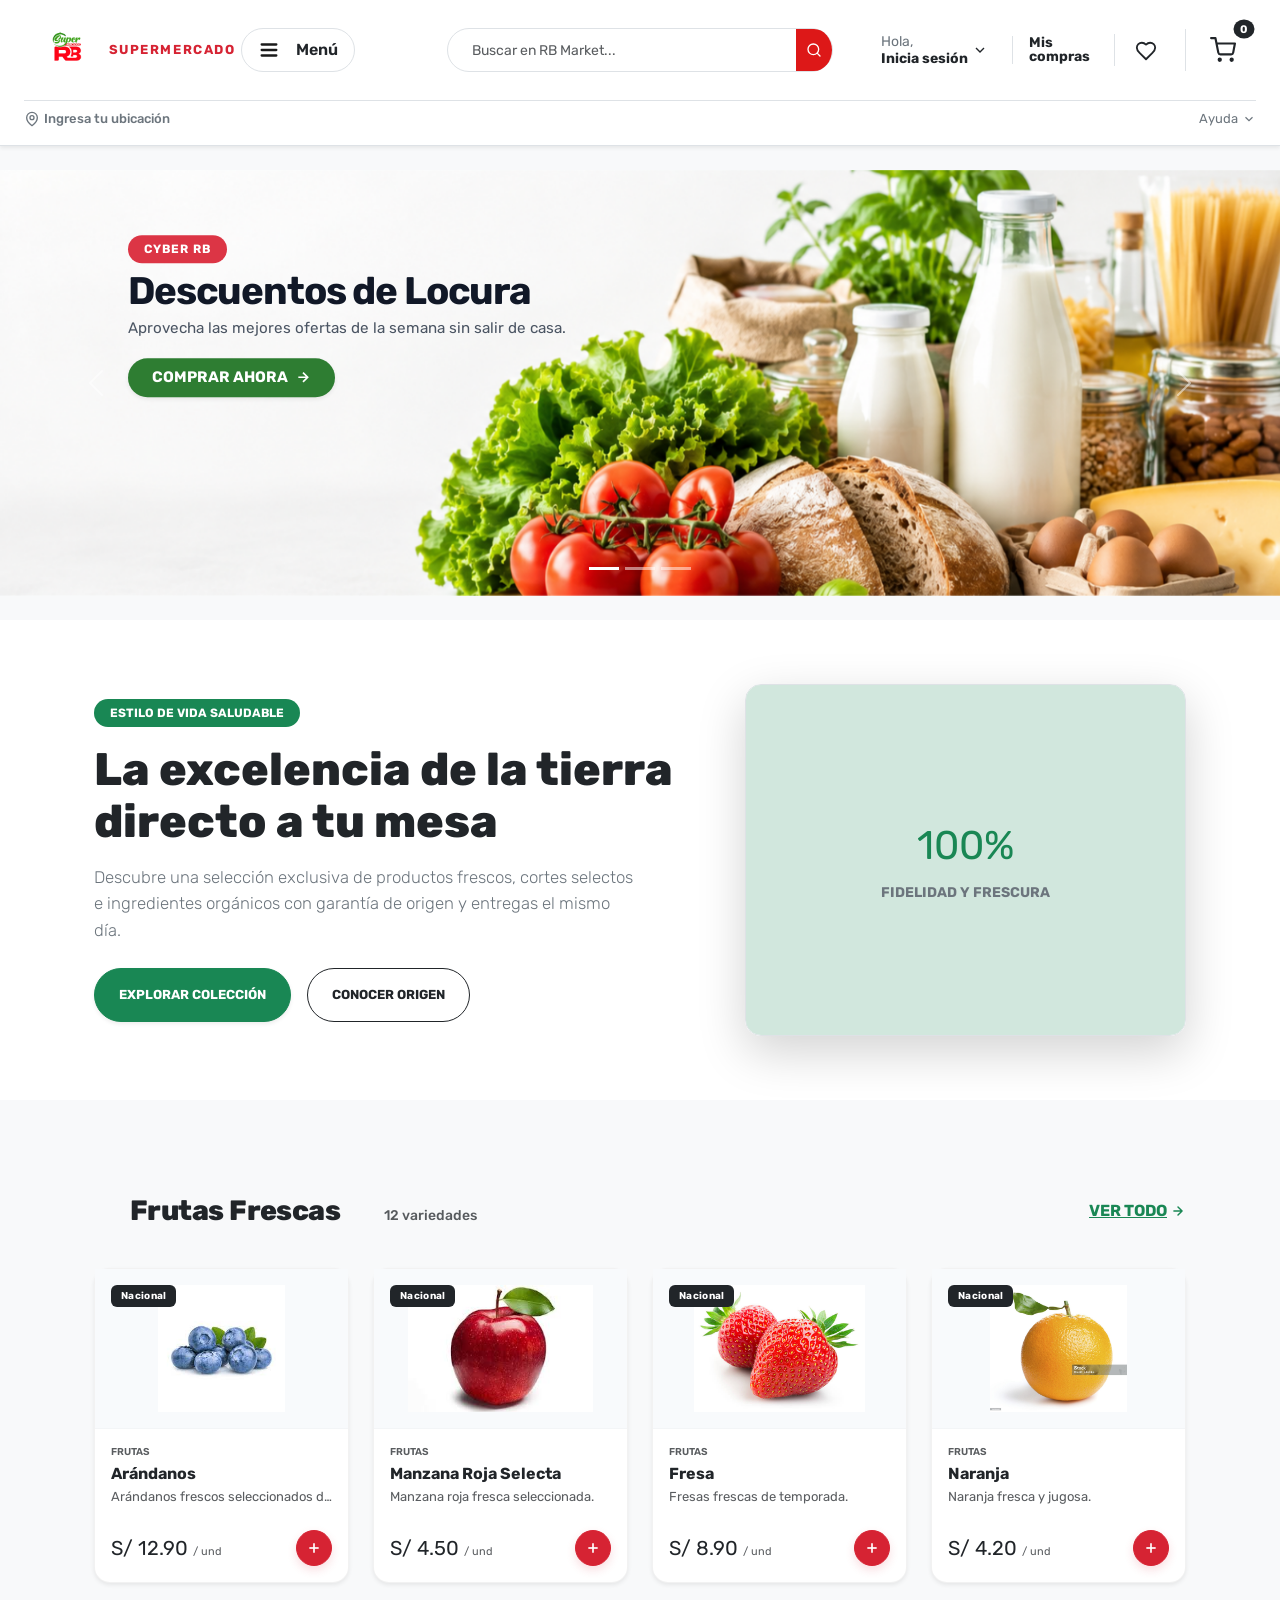
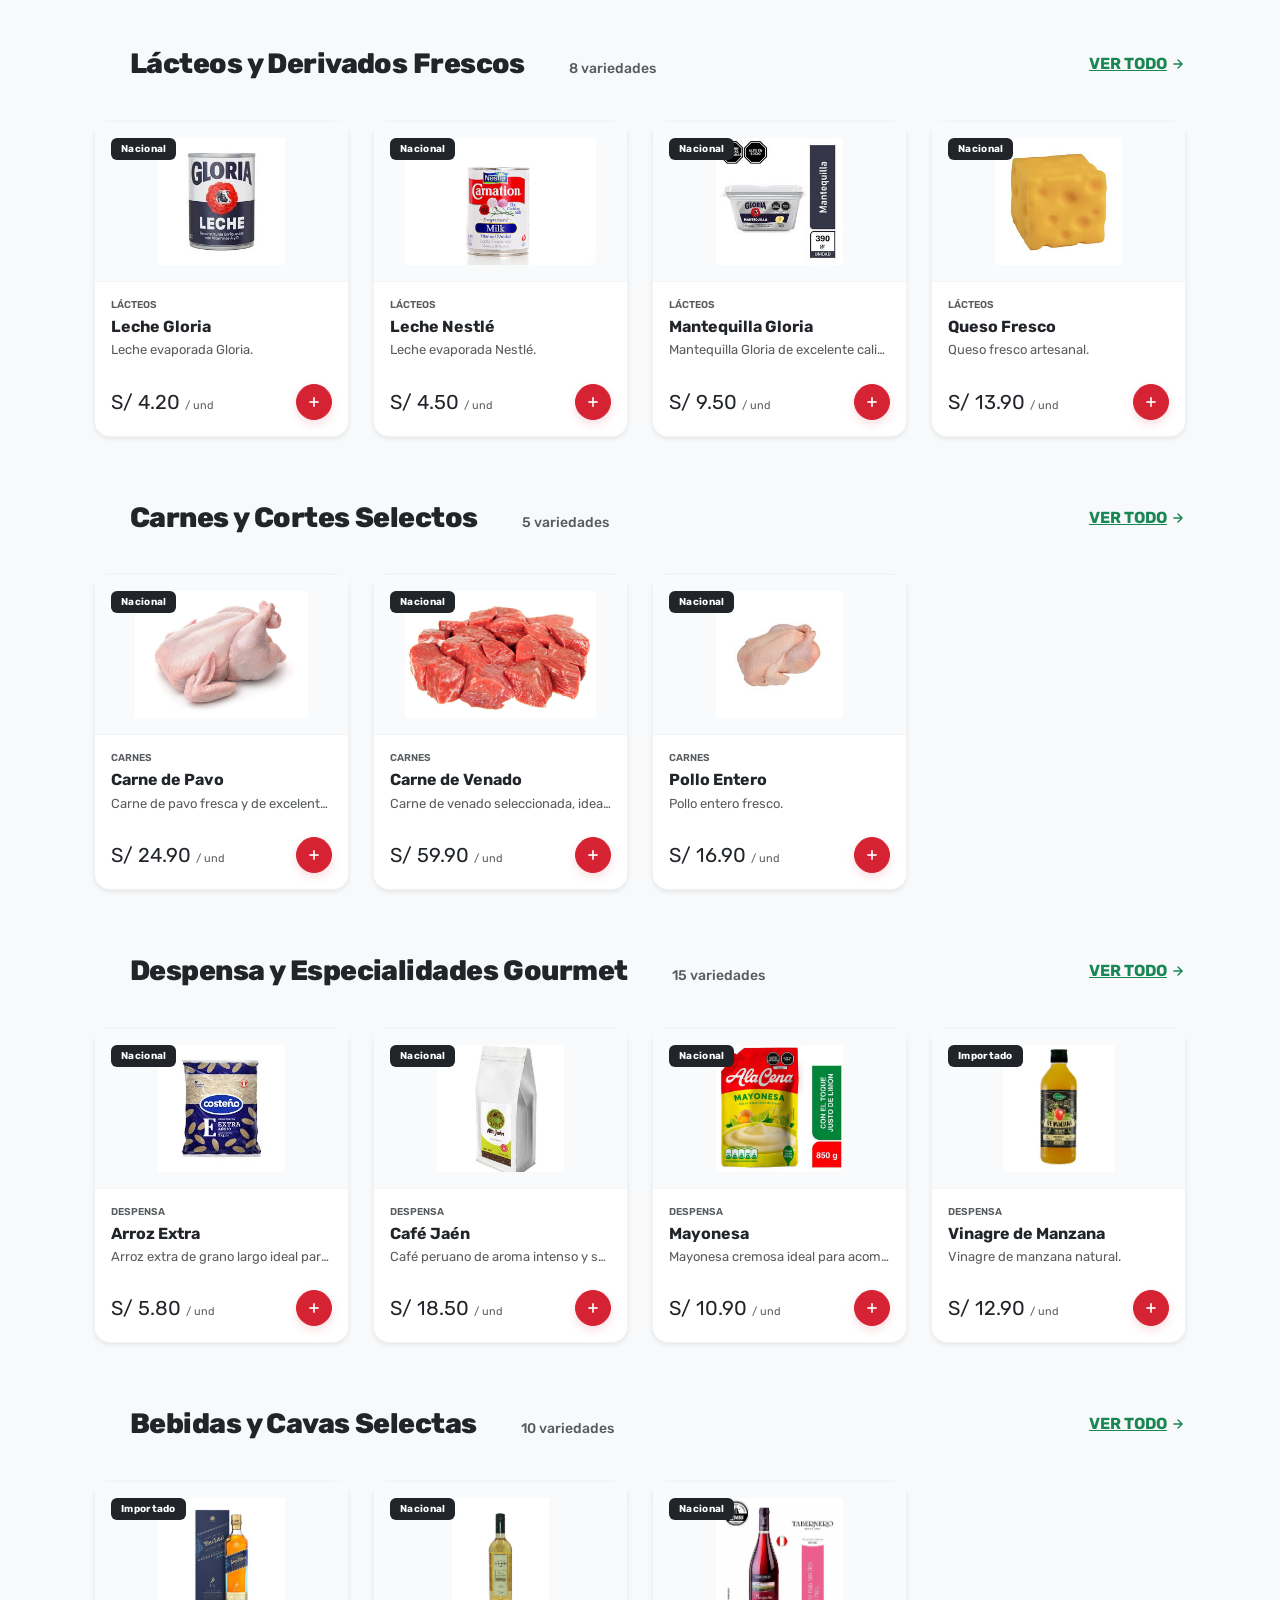
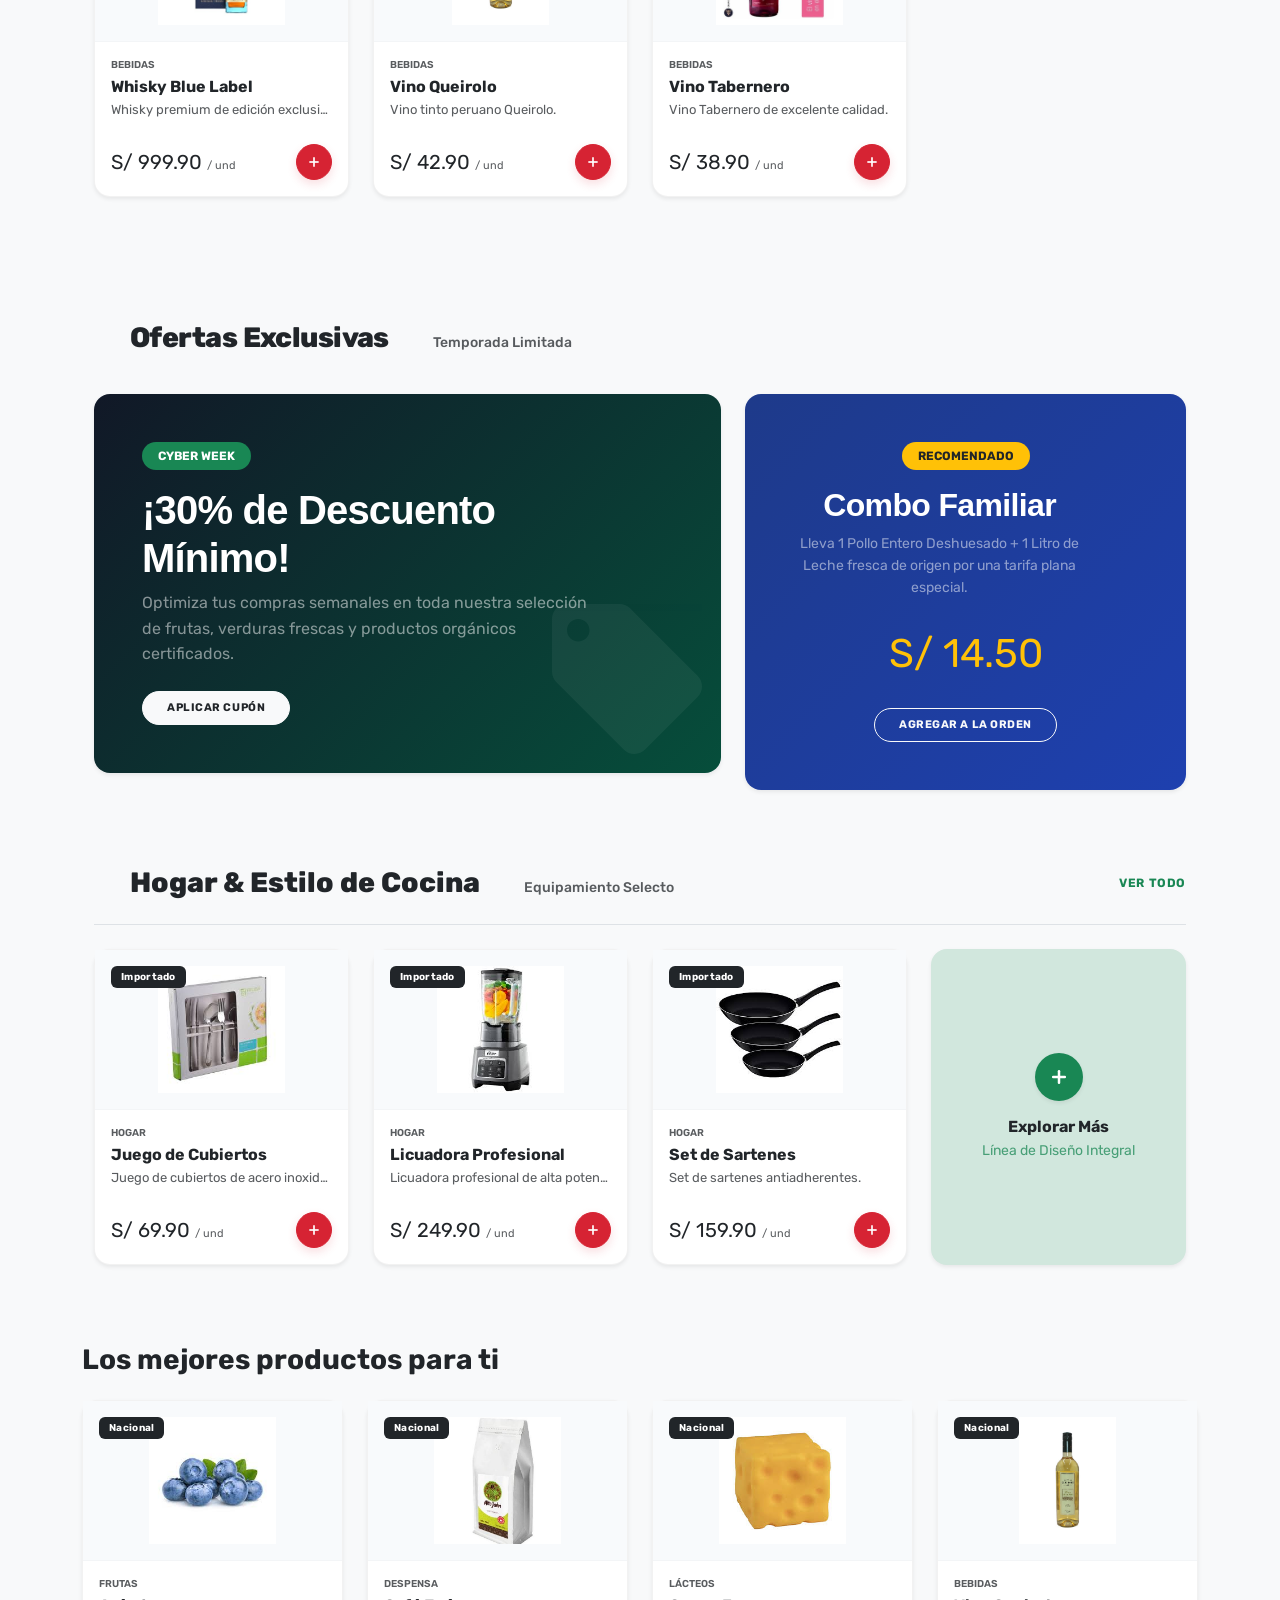
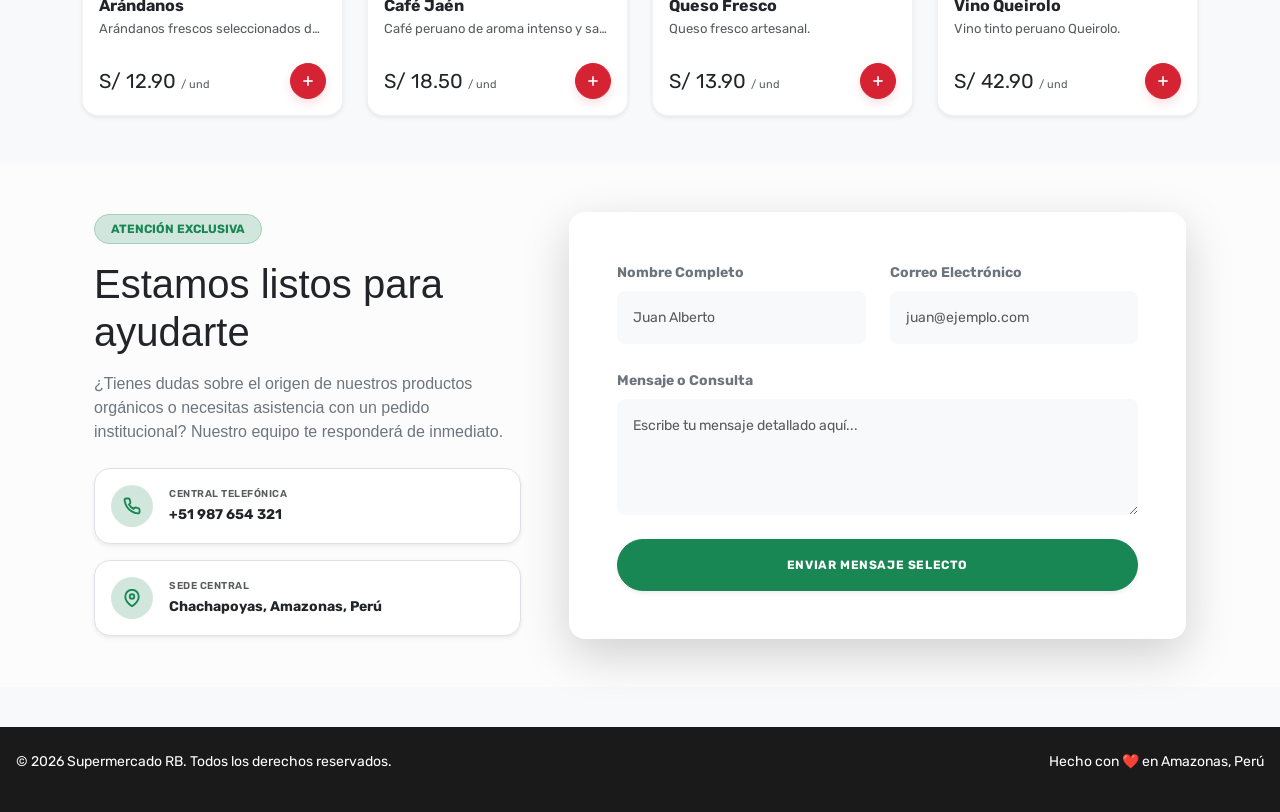
==== commit f9589307: "re-organización de los arcivos y cambio de imagenes del banner" ====
--- a/index.html
+++ b/index.html
@@ -19,7 +19,7 @@
             <!-- LOGO: En celulares y tablets grandes toma 6 columnas -->
             <div class="col-6 col-lg-2 d-flex align-items-center">
                 <a href="index.html" class="navbar-brand brand-wrap" title="RB MARKET">
-                    <img src="/Estilos/img_categorias/LogoRB.png" alt="RB Market Logo" class="custom-logo-img img-fluid">
+                    <img src="/Estilos/img/img_categorias/LogoRB.png" alt="RB Market Logo" class="custom-logo-img img-fluid">
                     <span class="brand-subtext">SUPERMERCADO</span>
                 </a>
             </div>
@@ -109,30 +109,65 @@
     </div>
 </header>
 
-<section id="banner-principal">
-    <div class="container"> 
-        <div id="carruselPromociones" class="carousel slide custom-carousel rounded-1 overflow-hidden" data-bs-ride="carousel">
+<section id="banner-principal" class="w-100 overflow-hidden">
+    <!-- Cambiado a container-fluid y p-0 para eliminar márgenes laterales -->
+    <div class="container-fluid p-0"> 
+        <div id="carruselPromociones" class="carousel slide custom-carousel overflow-hidden" data-bs-ride="carousel">
             <div class="carousel-indicators custom-indicators">
                 <button type="button" data-bs-target="#carruselPromociones" data-bs-slide-to="0" class="active" aria-current="true" aria-label="Slide 1"></button>
                 <button type="button" data-bs-target="#carruselPromociones" data-bs-slide-to="1" aria-label="Slide 2"></button>
                 <button type="button" data-bs-target="#carruselPromociones" data-bs-slide-to="2" aria-label="Slide 3"></button>
             </div>
             <div class="carousel-inner">
+                
+                <!-- SLIDE 1: CYBER RB -->
                 <div class="carousel-item active" data-bs-interval="5000">
-                    <a href="#">
-                        <img src="Estilos/img_categorias/imgCyberBanner.png" class="d-block w-100 custom-carousel-img" alt="Promoción Cyber RB">
+                    <a href="#" class="position-relative d-block text-decoration-none">
+                        <img src="Estilos/img/img_categorias/Banner_Promo.png" class="d-block w-100 custom-carousel-img" alt="Promoción Cyber RB">
+                        <div class="carousel-caption custom-caption-left text-start">
+                            <span class="badge bg-danger text-white px-3 py-2 rounded-pill mb-2 text-uppercase fw-bold text-tracking">Cyber RB</span>
+                            <h2 class="display-5 fw-bold text-dark mb-1 banner-title">Descuentos de Locura</h2>
+                            <p class="text-secondary mb-3 d-none d-md-block banner-sub">Aprovecha las mejores ofertas de la semana sin salir de casa.</p>
+                            <span class="btn btn-success btn-lg px-4 py-2 rounded-pill fw-bold text-uppercase tracking-wide shadow-sm btn-banner-cta">
+                                Comprar Ahora
+                                <svg width="16" height="16" viewBox="0 0 24 24" fill="none" stroke="currentColor" stroke-width="2.5" class="ms-1" style="transform: translateY(-1px);"><path d="M5 12h14M12 5l7 7-7 7"/></svg>
+                            </span>
+                        </div>
                     </a>
                 </div>
+
+                <!-- SLIDE 2: FRUTAS Y VERDURAS -->
                 <div class="carousel-item" data-bs-interval="5000">
-                    <a href="frutas.html">
-                        <img src="Estilos/img_categorias/imgVerdurasBanner.png" class="d-block w-100 custom-carousel-img" alt="Descuento en Frutas y Verduras">
+                    <a href="frutas.html" class="position-relative d-block text-decoration-none">
+                        <img src="Estilos/img/img_categorias/Banner_Verduras.png" class="d-block w-100 custom-carousel-img" alt="Descuento en Frutas y Verduras">
+                        <div class="carousel-caption custom-caption-left text-start">
+                            <span class="badge bg-success text-white px-3 py-2 rounded-pill mb-2 text-uppercase fw-bold text-tracking">100% Fresco</span>
+                            <h2 class="display-5 fw-bold text-dark mb-1 banner-title">Frutas & Verduras</h2>
+                            <p class="text-secondary mb-3 d-none d-md-block banner-sub">Selección premium del campo directamente a tu mesa con rebajas top.</p>
+                            <span class="btn btn-success btn-lg px-4 py-2 rounded-pill fw-bold text-uppercase tracking-wide shadow-sm btn-banner-cta">
+                                Ver Catálogo
+                                <svg width="16" height="16" viewBox="0 0 24 24" fill="none" stroke="currentColor" stroke-width="2.5" class="ms-1" style="transform: translateY(-1px);"><path d="M5 12h14M12 5l7 7-7 7"/></svg>
+                            </span>
+                        </div>
                     </a>
                 </div>
+
+                <!-- SLIDE 3: CARNES -->
                 <div class="carousel-item" data-bs-interval="5000">
-                    <a href="carnes.html">
-                        <img src="Estilos/img_categorias/imgCarneBanner.png" class="d-block w-100 custom-carousel-img" alt="Especial de Carnes Seleccionadas">
+                    <a href="carnes.html" class="position-relative d-block text-decoration-none">
+                        <img src="Estilos/img/img_categorias/Banner_Carne.png" class="d-block w-100 custom-carousel-img" alt="Especial de Carnes Seleccionadas">
+                        <div class="carousel-caption custom-caption-left text-start">
+                            <span class="badge bg-warning text-dark px-3 py-2 rounded-pill mb-2 text-uppercase fw-bold text-tracking">Cortes Selectos</span>
+                            <h2 class="display-5 fw-bold text-dark mb-1 banner-title">Carnes Premium</h2>
+                            <p class="text-secondary mb-3 d-none d-md-block banner-sub">Máxima frescura, textura y sabor garantizados para tus parrillas.</p>
+                            <span class="btn btn-success btn-lg px-4 py-2 rounded-pill fw-bold text-uppercase tracking-wide shadow-sm btn-banner-cta">
+                                Compra Ya
+                                <svg width="16" height="16" viewBox="0 0 24 24" fill="none" stroke="currentColor" stroke-width="2.5" class="ms-1" style="transform: translateY(-1px);"><path d="M5 12h14M12 5l7 7-7 7"/></svg>
+                            </span>
+                        </div>
                     </a>
                 </div>
+
             </div>
             <button class="carousel-control-prev custom-control-btn" type="button" data-bs-target="#carruselPromociones" data-bs-slide="prev">
                 <span class="carousel-control-prev-icon" aria-hidden="true"></span>
@@ -507,7 +542,7 @@
     </div>
 </section>
 
-<div class="toast-container position-fixed bottom-0 end-0 p-3" style="z-index: 1100;">
+<div class="toast-container position-fixed bottom-0 end-0 p-3">
     <div id="notificacion-carrito" class="toast align-items-center text-white bg-success border-0 rounded-4 shadow" role="alert" aria-live="assertive" aria-atomic="true">
         <div class="d-flex p-2 align-items-center">
             <div class="toast-body fw-medium d-flex align-items-center gap-2" id="mensaje-toast"></div>
--- a/Estilos/styles.css
+++ b/Estilos/styles.css
@@ -304,12 +304,86 @@
     BANNER PRINCIPAL
 ==================================*/
 
-#banner-principal{
+#banner-principal {
     margin: var(--space-md) 0;
 }
 
-.custom-carousel{
-    box-shadow:var(--shadow-sm);
+.custom-carousel {
+    box-shadow: var(--shadow-sm);
+    overflow: hidden;
+}
+
+/* ==========================================================================
+    IMAGEN DEL SLIDER
+   ========================================================================== */
+
+.custom-carousel-img {
+    width: 100%;
+    height: auto;
+    object-fit: cover;
+}
+
+/* ==========================================================================
+    CONTENIDO DEL BANNER
+   ========================================================================== */
+
+.custom-caption-left {
+    position: absolute;
+    top: 42%;                   
+    left: 10%;
+    transform: translateY(-50%);
+    max-width: 42%;
+    padding: 0;
+    z-index: 10;
+}
+
+/* ==========================================================================
+    TÍTULO
+   ========================================================================== */
+
+.banner-title {
+    color: #111827 !important;
+    font-size: clamp(2rem, 3vw, 3.6rem);
+    line-height: 1.08;
+    font-weight: 800;
+    letter-spacing: -0.03em;
+    margin-bottom: .8rem;
+}
+
+/* ==========================================================================
+    SUBTÍTULO
+   ========================================================================== */
+
+.banner-sub {
+    color: #4b5563 !important;
+    font-size: clamp(.95rem, 1vw, 1.15rem);
+    line-height: 1.7;
+    max-width: 90%;
+    margin-bottom: 1.5rem;
+}
+
+.text-tracking {
+    letter-spacing: .08em;
+}
+
+/* ==========================================================================
+    BOTÓN CTA
+   ========================================================================== */
+
+.btn-banner-cta {
+    background: var(--color-primary) !important;
+    border: none !important;
+    font-size: .95rem;
+    font-weight: 600;
+    padding: .9rem 1.8rem;
+    border-radius: 50px;
+    transition: all .3s ease !important;
+}
+
+.btn-banner-cta:hover {
+    background: var(--color-primary-dark) !important;
+    transform: translateY(-3px);
+    box-shadow: 0 10px 25px rgba(40, 167, 69, .35);
 }
 
 /*==================================
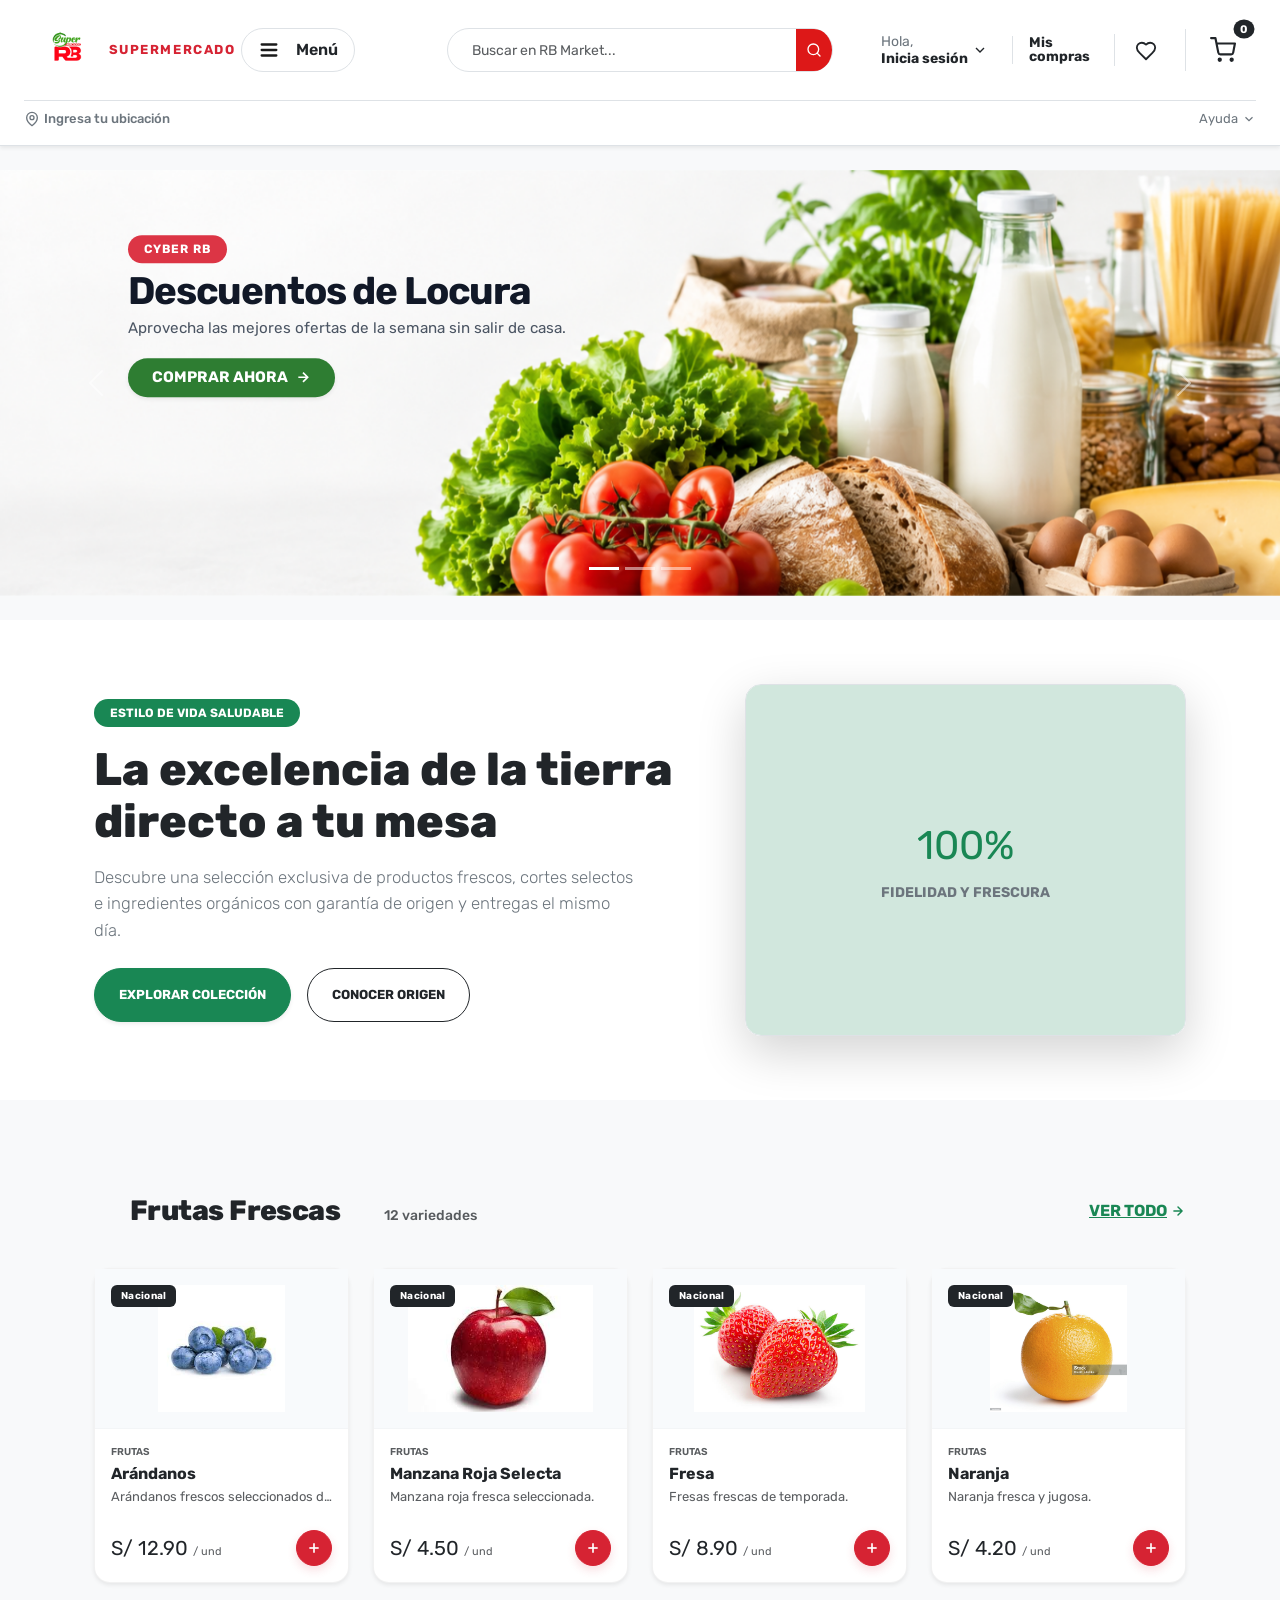
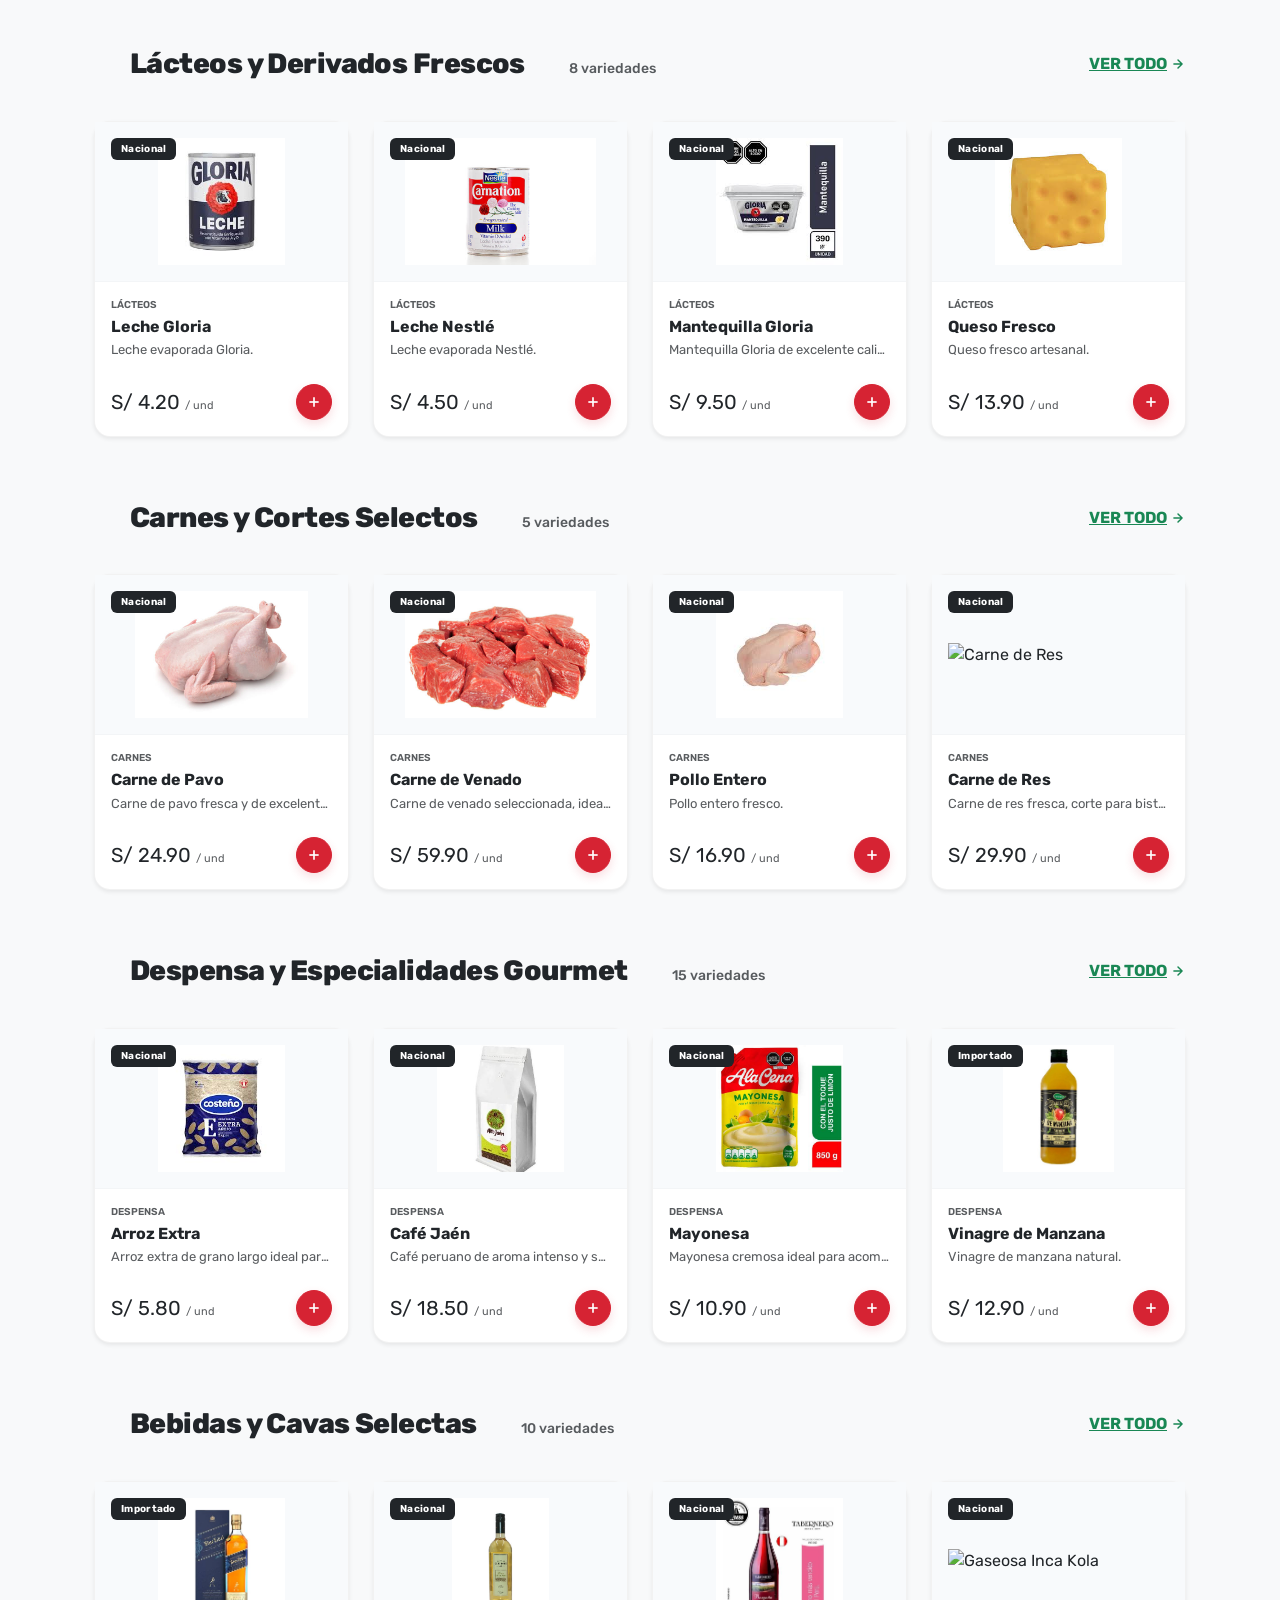
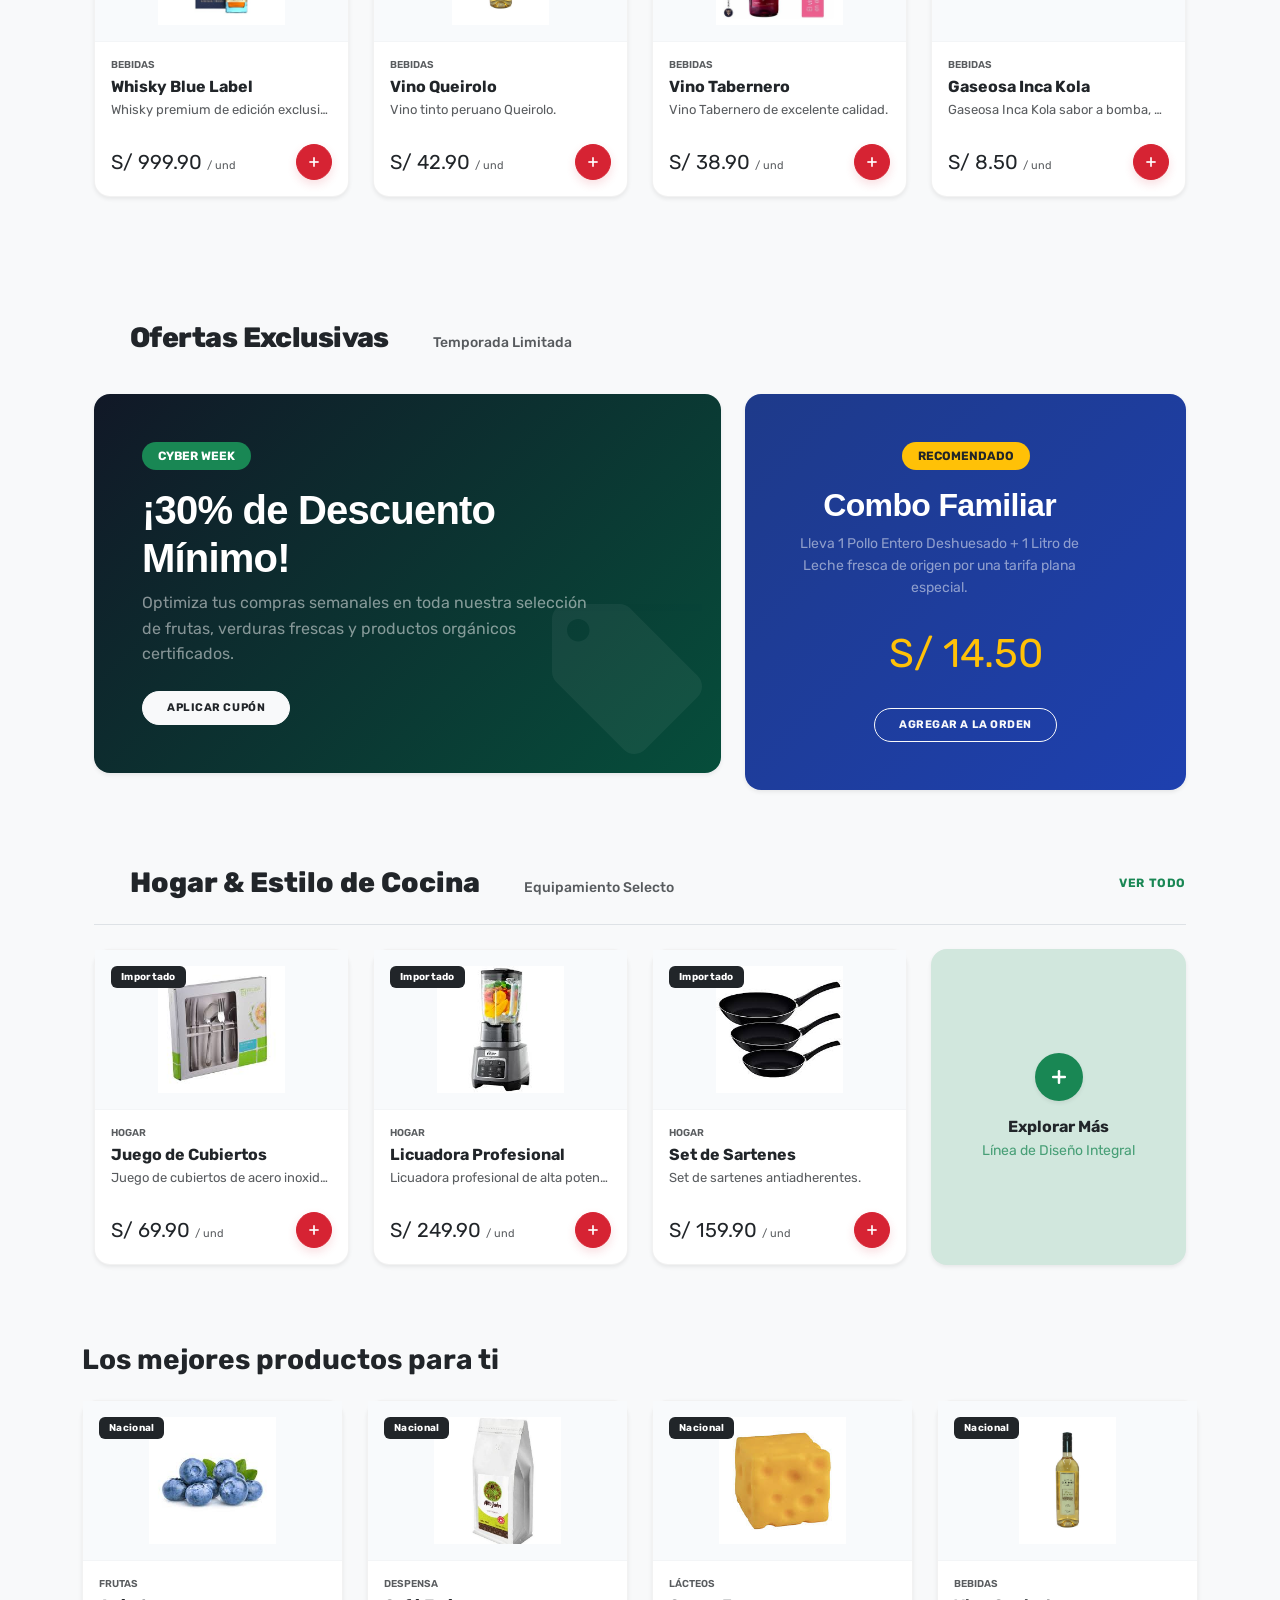
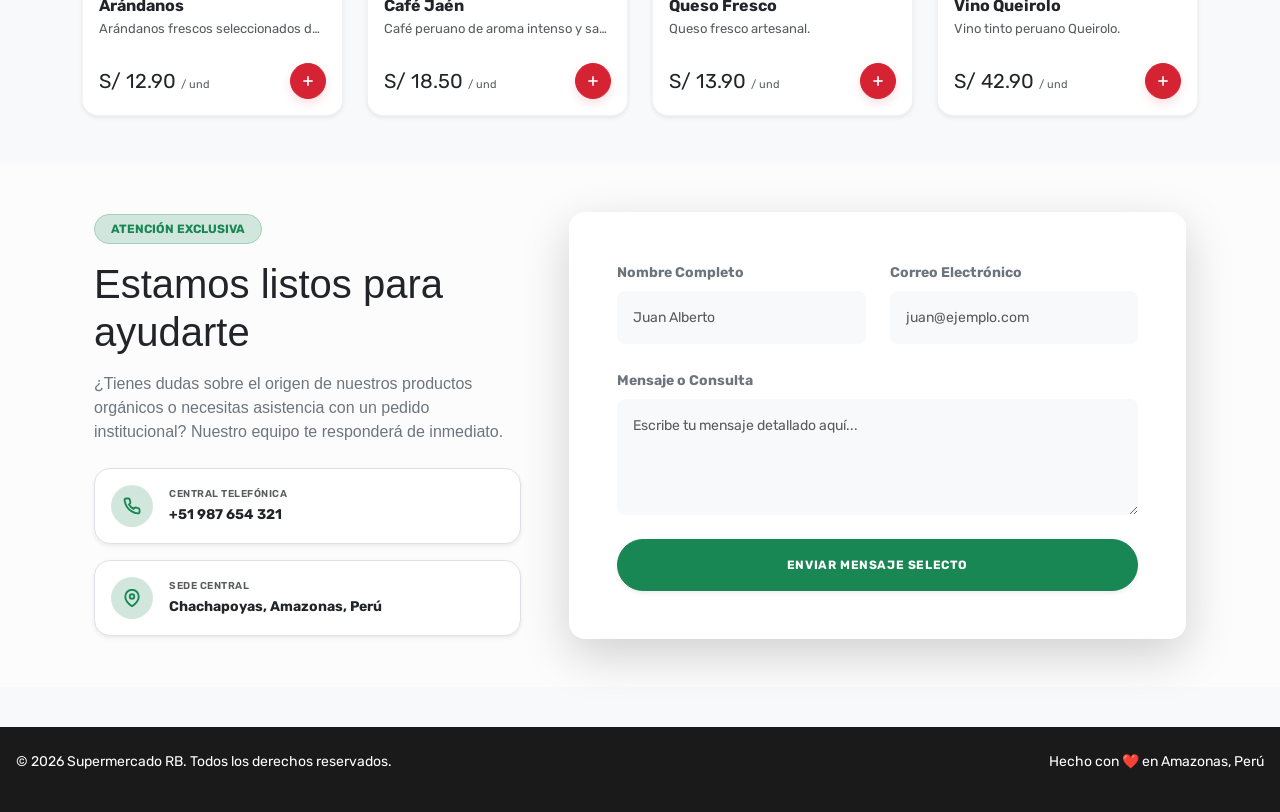
==== commit fb9f30c2: "reorganización de los script y funciones de busqueda, con la agregación de localStorage" ====
--- a/index.html
+++ b/index.html
@@ -47,9 +47,9 @@
                         </svg>
                     </button>
 
-                    <form class="search-form-wrap flex-grow-1 m-0" action="#" method="GET">
+                    <form class="search-form-wrap flex-grow-1 m-0" action="busqueda.html" method="GET">
                         <div class="input-group custom-search-group">
-                            <input type="text" class="form-control custom-search-input" placeholder="Buscar en RB Market..." style="height: 42px;">
+                            <input type="text" name="q" class="form-control custom-search-input" placeholder="Buscar en RB Market..." style="height: 42px;">
                             <button type="submit" class="search-btn" style="height: 42px;">
                                 <svg width="16" height="16" viewBox="0 0 24 24" fill="none" stroke="currentColor" stroke-width="2" stroke-linecap="round" stroke-linejoin="round">
                                     <circle cx="11" cy="11" r="8"></circle>
@@ -61,13 +61,15 @@
                 </div>
             </div>
             <div class="col-6 col-lg-4 order-3 order-lg-4 d-flex align-items-center justify-content-end gap-2 gap-xl-4">
-                <div class="d-none d-lg-flex align-items-center gap-1 header-action-item">
+                <!--  Agregamos id="btn-navegacion-login" y lo envolvemos en un enlace para ir a login.html -->
+                <a href="login.html" id="btn-navegacion-login" class="text-decoration-none text-dark d-none d-lg-flex align-items-center gap-1 header-action-item">
                     <div class="d-flex flex-column lh-sm">
                         <span class="login-greeting">Hola,</span>
                         <span class="login-text">Inicia sesión</span>
                     </div>
+                    <!-- Tu flechita SVG -->
                     <svg width="16" height="16" viewBox="0 0 24 24" fill="none" stroke="currentColor" stroke-width="2"><path d="m6 9 6 6 6-6"/></svg>
-                </div>
+                </a>
                 <div class="d-none d-lg-block header-divider header-action-item">
                     <a href="#" class="header-link">
                         <span class="fw-bold small">Mis</span>
@@ -232,6 +234,40 @@
                 <small class="text-secondary fw-semibold">Soporte Premium</small>
             </a>
         </div>
+    </div>
+</div>
+
+<div class="offcanvas offcanvas-end border-0 cart-offcanvas" tabindex="-1" id="carrito-lateral" aria-labelledby="carrito-lateral-label">
+    
+    <div class="offcanvas-header border-bottom py-4 px-4 d-flex align-items-center justify-content-between bg-white">
+        <div class="d-flex flex-column" id="carrito-lateral-label">
+            <span class="fs-4 fw-black text-dark tracking-tight canvas-brand-text">Mi<span class="text-success fw-light">Orden</span></span>
+            <small class="text-muted canvas-brand-subtext tracking-wider text-uppercase" style="font-size: 10px;">Resumen de Compra</small>
+        </div>
+        <button type="button" class="btn-close-custom" data-bs-dismiss="offcanvas" aria-label="Cerrar carrito">
+            <svg width="20" height="20" viewBox="0 0 24 24" fill="none" stroke="currentColor" stroke-width="2" stroke-linecap="round" stroke-linejoin="round"><line x1="18" y1="6" x2="6" y2="18"></line><line x1="6" y1="6" x2="18" y2="18"></line></svg>
+        </button>
+    </div>
+
+    <div class="offcanvas-body p-4 cart-offcanvas-body">
+        <div id="carrito-items" class="d-flex flex-column gap-3">
+            </div>
+    </div>
+
+    <div class="cart-offcanvas-footer p-4 bg-white border-top">
+        <div class="d-flex justify-content-between align-items-center mb-2">
+            <span class="text-muted fw-medium">Subtotal</span>
+            <strong id="carrito-subtotal" class="text-dark fw-semibold">S/ 0.00</strong>
+        </div>
+
+        <div class="d-flex justify-content-between align-items-center mb-4">
+            <span class="text-dark fw-bold fs-5">Total Estimado</span>
+            <strong id="carrito-total" class="text-success fw-black fs-4">S/ 0.00</strong>
+        </div>
+
+        <button class="btn btn-success btn-lg w-100 py-3 rounded-pill fw-bold text-uppercase tracking-wide shadow-sm custom-checkout-btn" id="btn-pagar">
+            Proceder al Pago
+        </button>
     </div>
 </div>
 
@@ -409,7 +445,6 @@
     </div>
 </section>
 
-
 <section id="hogar-cocina" class="seccion-contenedor seccion-blanca-alterna">
     <div class="container px-4">
         
@@ -444,40 +479,6 @@
         
     </div>
 </section>
-
-<div class="offcanvas offcanvas-end border-0 cart-offcanvas" tabindex="-1" id="carrito-lateral" aria-labelledby="carrito-lateral-label">
-    
-    <div class="offcanvas-header border-bottom py-4 px-4 d-flex align-items-center justify-content-between bg-white">
-        <div class="d-flex flex-column" id="carrito-lateral-label">
-            <span class="fs-4 fw-black text-dark tracking-tight canvas-brand-text">Mi<span class="text-success fw-light">Orden</span></span>
-            <small class="text-muted canvas-brand-subtext tracking-wider text-uppercase" style="font-size: 10px;">Resumen de Compra</small>
-        </div>
-        <button type="button" class="btn-close-custom" data-bs-dismiss="offcanvas" aria-label="Cerrar carrito">
-            <svg width="20" height="20" viewBox="0 0 24 24" fill="none" stroke="currentColor" stroke-width="2" stroke-linecap="round" stroke-linejoin="round"><line x1="18" y1="6" x2="6" y2="18"></line><line x1="6" y1="6" x2="18" y2="18"></line></svg>
-        </button>
-    </div>
-
-    <div class="offcanvas-body p-4 cart-offcanvas-body">
-        <div id="carrito-items" class="d-flex flex-column gap-3">
-            </div>
-    </div>
-
-    <div class="cart-offcanvas-footer p-4 bg-white border-top">
-        <div class="d-flex justify-content-between align-items-center mb-2">
-            <span class="text-muted fw-medium">Subtotal</span>
-            <strong id="carrito-subtotal" class="text-dark fw-semibold">S/ 0.00</strong>
-        </div>
-
-        <div class="d-flex justify-content-between align-items-center mb-4">
-            <span class="text-dark fw-bold fs-5">Total Estimado</span>
-            <strong id="carrito-total" class="text-success fw-black fs-4">S/ 0.00</strong>
-        </div>
-
-        <button class="btn btn-success btn-lg w-100 py-3 rounded-pill fw-bold text-uppercase tracking-wide shadow-sm custom-checkout-btn" id="btn-pagar">
-            Proceder al Pago
-        </button>
-    </div>
-</div>
 
 <section id="contacto" class="py-5 bg-light-subtle">
     <div class="container px-4">
@@ -557,8 +558,8 @@
 </footer>
 
     <script src="https://cdn.jsdelivr.net/npm/bootstrap@5.3.2/dist/js/bootstrap.bundle.min.js"></script>
-    <script src="productos.js"></script>
-    <script src="script.js"></script>
+    <script src="/js/productos.js"></script>
+    <script src="/js/script.js"></script>
     
 </body>
 </html>
--- a/Estilos/styles.css
+++ b/Estilos/styles.css
@@ -894,6 +894,23 @@
     z-index: 2; 
 }
 
+/*
+    ==========================================================================
+    FIN INTEGRACIÓN DEL LOGO DE FONDO EN SECCIÓN RECOMENDADOS
+    ==========================================================================
+*/
+/*
+==========================================
+    iniscio de sesion
+==========================================
+*/
+.login-card {
+            border: none;
+            border-radius: 1rem;
+            box-shadow: 0 0.5rem 1rem rgba(0, 0, 0, 0.15);
+        }
+
+
 
 @media (min-width: 481px) {
 
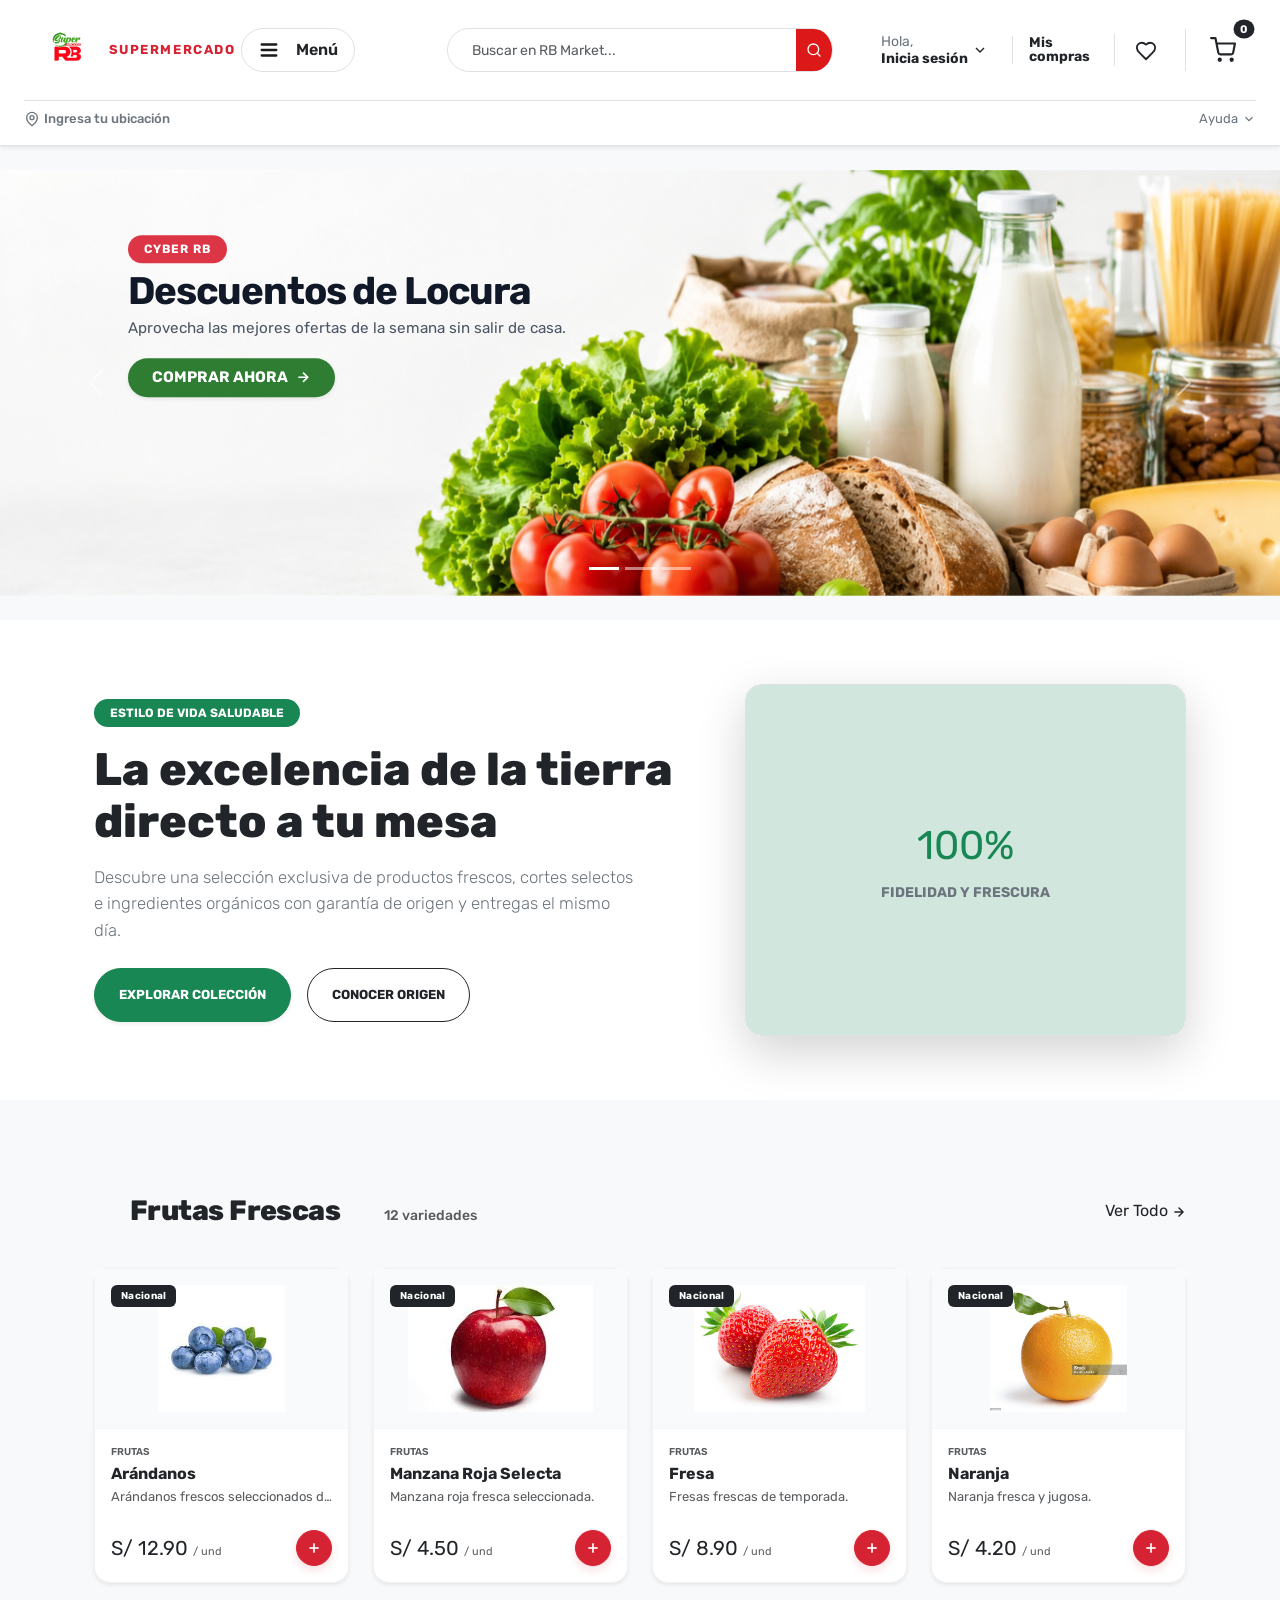
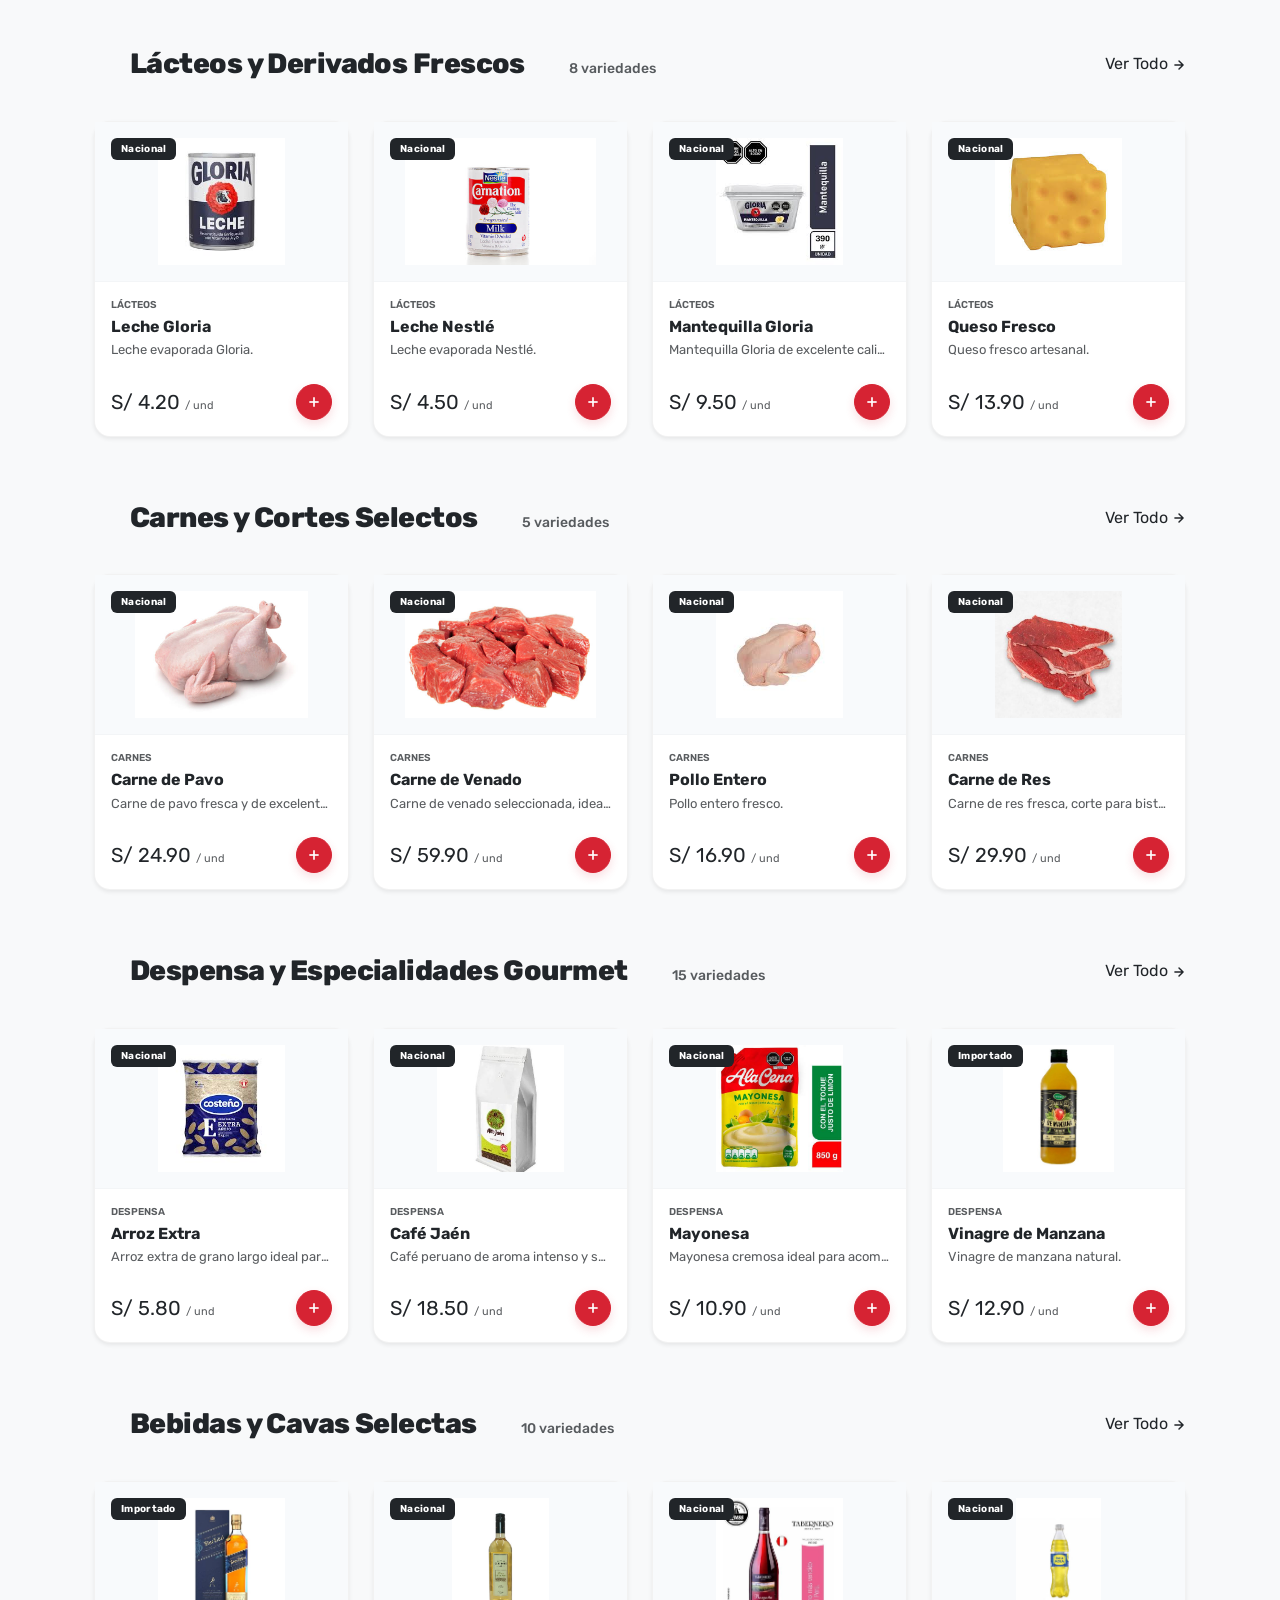
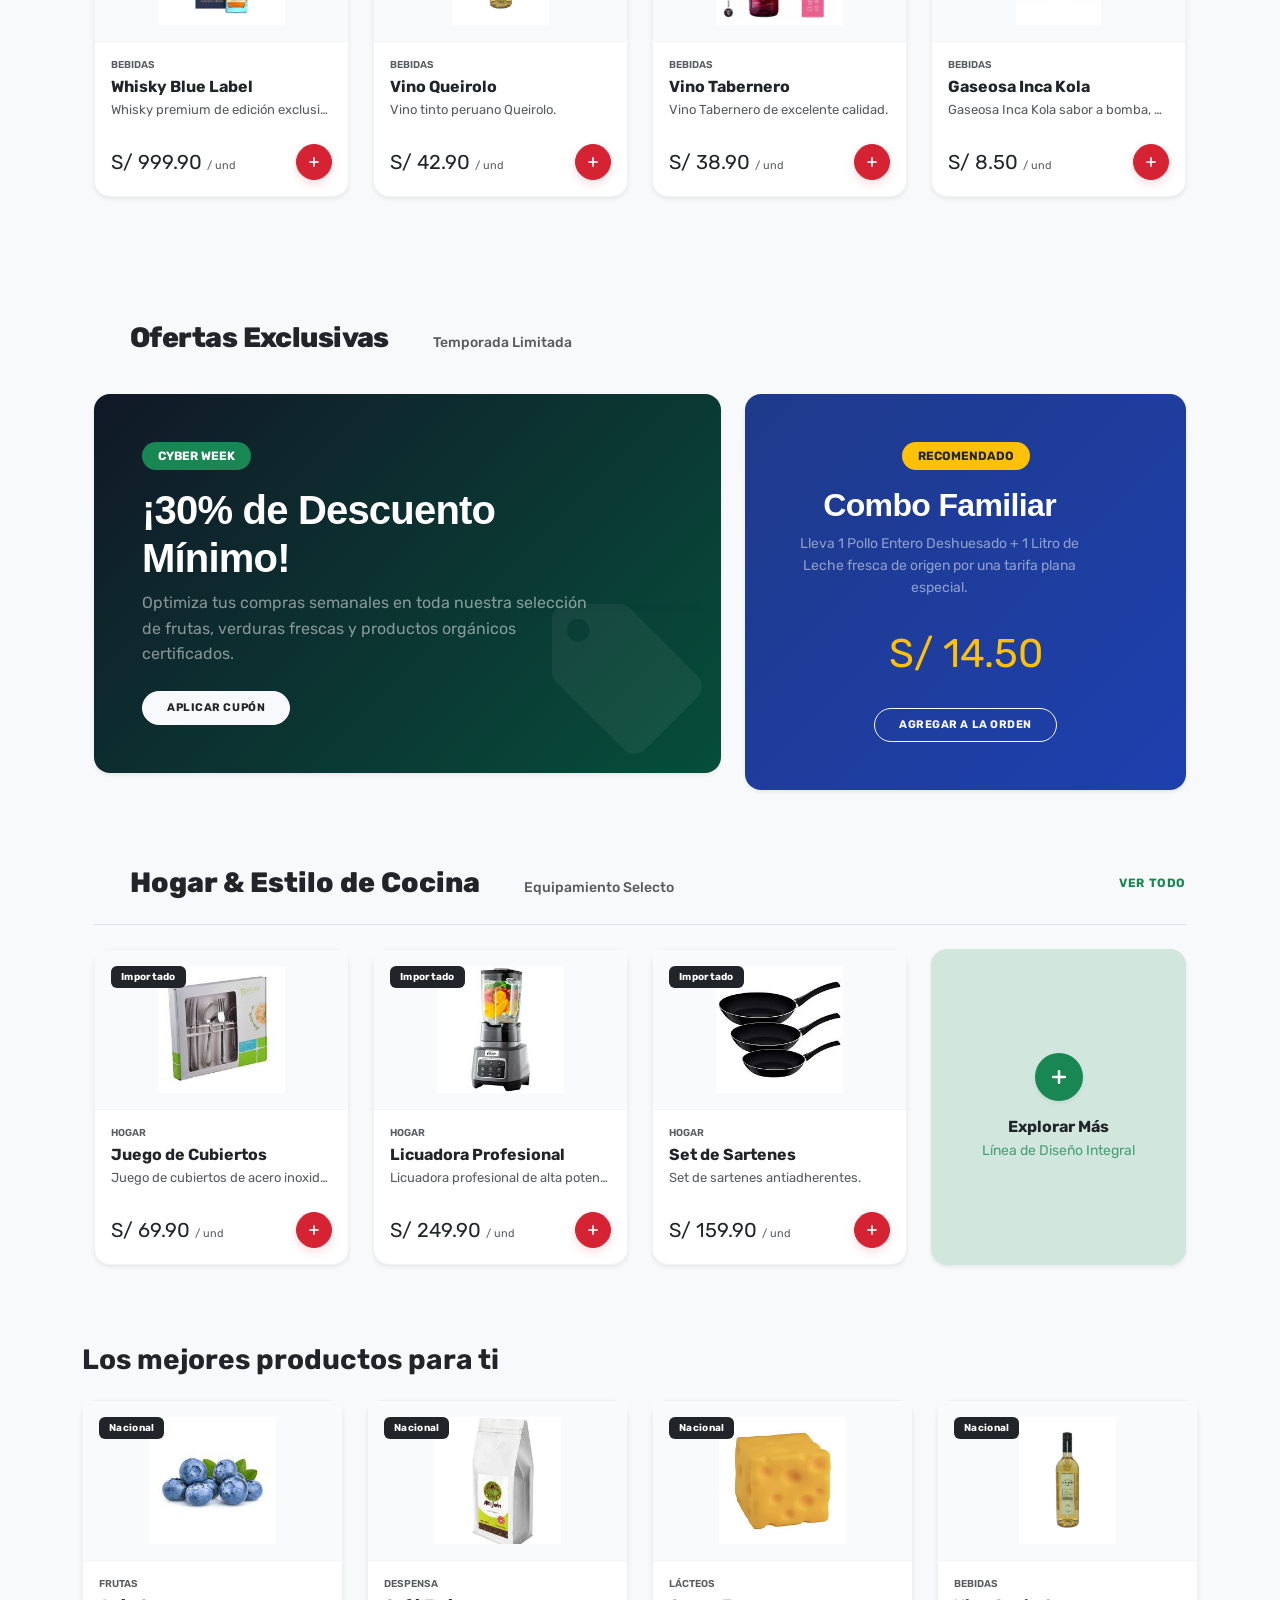
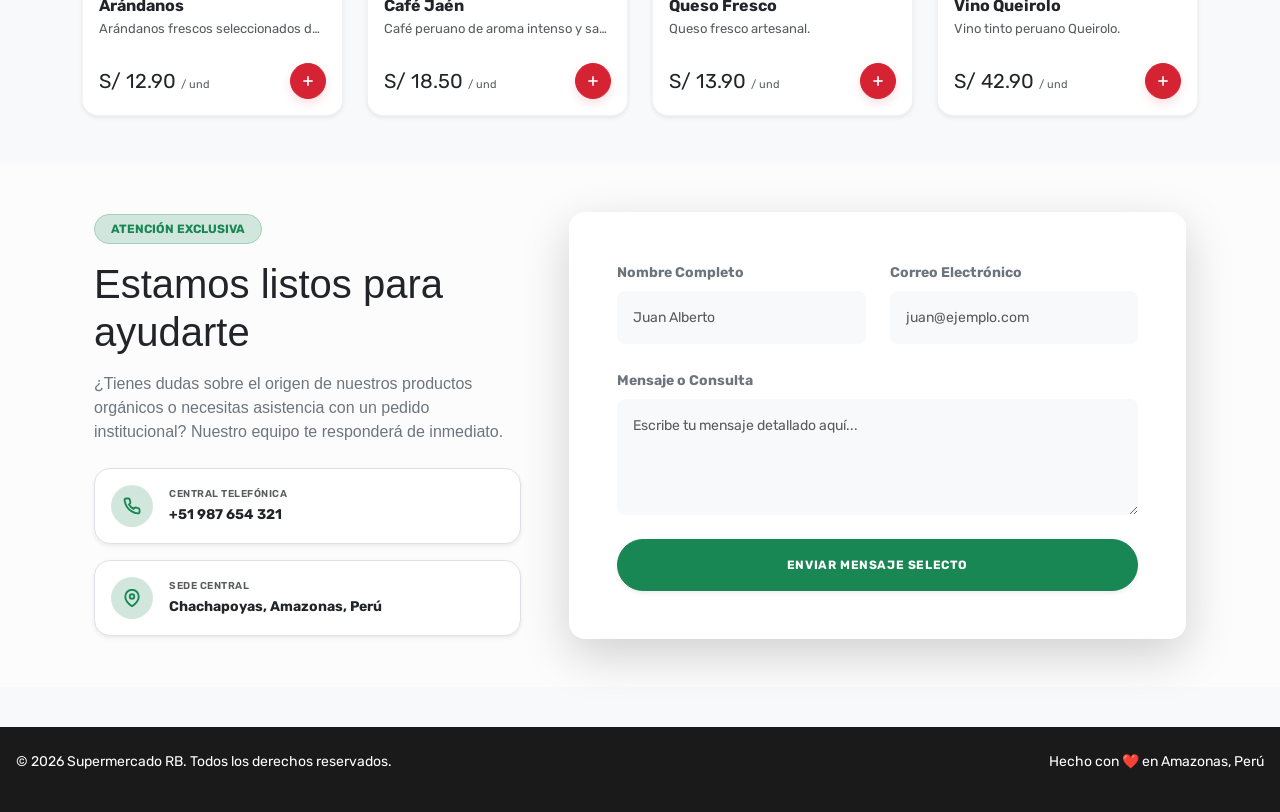
==== commit 05f16ec6: "Re-estructuración de los todos.html, se ha creado uno general para las categorias de esta menra hay " ====
--- a/index.html
+++ b/index.html
@@ -8,7 +8,7 @@
     <link rel="preconnect" href="https://fonts.gstatic.com" crossorigin>
     <link href="https://fonts.googleapis.com/css2?family=Rubik:ital,wght@0,300..900;1,300..900&display=swap" rel="stylesheet">
     <link href="https://cdn.jsdelivr.net/npm/bootstrap@5.3.2/dist/css/bootstrap.min.css" rel="stylesheet">
-    <link rel="stylesheet" href="Estilos/styles.css">
+    <link rel="stylesheet" href="/Estilos/styles.css">
 </head>
 <body>
 
@@ -195,31 +195,31 @@
         <div class="p-4">
             <p class="text-uppercase text-muted fw-bold tracking-wider mb-3 header-seccion-menu">Explorar Categorías</p>
             <div class="list-group list-group-flush rounded-3 overflow-hidden custom-menu-list">
-                <a href="frutas.html" class="list-group-item list-group-item-action py-3 px-4 d-flex align-items-center justify-content-between text-dark fw-medium">
+                <a class="nav-link" href="categoria.html?cat=Frutas" class="list-group-item list-group-item-action py-3 px-4 d-flex align-items-center justify-content-between text-dark fw-medium">
                     <div class="d-flex align-items-center gap-3">
                         <span>Frutas Orgánicas</span>
                     </div>
                     <svg width="12" height="12" viewBox="0 0 24 24" fill="none" stroke="currentColor" stroke-width="2.5" stroke-linecap="round" stroke-linejoin="round" class="text-muted arrow-icon"><path d="M9 18l6-6-6-6"/></svg>
                 </a>
-                <a href="lacteos.html" class="list-group-item list-group-item-action py-3 px-4 d-flex align-items-center justify-content-between text-dark fw-medium">
+                <a class="nav-link" href="categoria.html?cat=Lácteos" class="list-group-item list-group-item-action py-3 px-4 d-flex align-items-center justify-content-between text-dark fw-medium">
                     <div class="d-flex align-items-center gap-3">
                         <span>Lácteos y Derivados Frescos</span>
                     </div>
                     <svg width="12" height="12" viewBox="0 0 24 24" fill="none" stroke="currentColor" stroke-width="2.5" stroke-linecap="round" stroke-linejoin="round" class="text-muted arrow-icon"><path d="M9 18l6-6-6-6"/></svg>
                 </a>
-                <a href="carnes.html" class="list-group-item list-group-item-action py-3 px-4 d-flex align-items-center justify-content-between text-dark fw-medium">
+                <a class="nav-link" href="categoria.html?cat=Carnes" class="list-group-item list-group-item-action py-3 px-4 d-flex align-items-center justify-content-between text-dark fw-medium">
                     <div class="d-flex align-items-center gap-3">
                         <span>Carnes y Cortes Selectos</span>
                     </div>
                     <svg width="12" height="12" viewBox="0 0 24 24" fill="none" stroke="currentColor" stroke-width="2.5" stroke-linecap="round" stroke-linejoin="round" class="text-muted arrow-icon"><path d="M9 18l6-6-6-6"/></svg>
                 </a>
-                <a href="despensa.html" class="list-group-item list-group-item-action py-3 px-4 d-flex align-items-center justify-content-between text-dark fw-medium">
+                <a class="nav-link" href="categoria.html?cat=Despensa" class="list-group-item list-group-item-action py-3 px-4 d-flex align-items-center justify-content-between text-dark fw-medium">
                     <div class="d-flex align-items-center gap-3">
                         <span>Despensa y Especialidades Gourmet</span>
                     </div>
                     <svg width="12" height="12" viewBox="0 0 24 24" fill="none" stroke="currentColor" stroke-width="2.5" stroke-linecap="round" stroke-linejoin="round" class="text-muted arrow-icon"><path d="M9 18l6-6-6-6"/></svg>
                 </a>
-                <a href="bebidas.html" class="list-group-item list-group-item-action py-3 px-4 d-flex align-items-center justify-content-between text-dark fw-medium">
+                <a class="nav-link" href="categoria.html?cat=Bebidas" class="list-group-item list-group-item-action py-3 px-4 d-flex align-items-center justify-content-between text-dark fw-medium">
                     <div class="d-flex align-items-center gap-3">
                         <span>Bebidas y Cavas Selectas</span>
                     </div>
@@ -318,7 +318,7 @@
                     <h2 class="fs-3 fw-black text-dark tracking-tight m-0 premium-category-title">Frutas Frescas</h2>
                     <span class="text-muted small fw-medium item-counter">12 variedades</span>
                 </div>
-                <a href="frutas.html" class="btn btn-link p-0 text-success fw-bold text-uppercase small tracking-wider d-flex align-items-center gap-1 premium-view-all">
+                <a class="nav-link" href="categoria.html?cat=Frutas" class="btn btn-link p-0 text-success fw-bold text-uppercase small tracking-wider d-flex align-items-center gap-1 premium-view-all">
                     <span>Ver Todo</span>
                     <svg width="14" height="14" viewBox="0 0 24 24" fill="none" stroke="currentColor" stroke-width="2.5" stroke-linecap="round" stroke-linejoin="round" class="arrow-move"><path d="M5 12h14M12 5l7 7-7 7"/></svg>
                 </a>
@@ -334,7 +334,7 @@
                     <h2 class="fs-3 fw-black text-dark tracking-tight m-0 premium-category-title">Lácteos y Derivados Frescos</h2>
                     <span class="text-muted small fw-medium item-counter">8 variedades</span>
                     </div>
-                <a href="lacteos.html" class="btn btn-link p-0 text-success fw-bold text-uppercase small tracking-wider d-flex align-items-center gap-1 premium-view-all">
+                <a class="nav-link" href="categoria.html?cat=Lácteos" class="btn btn-link p-0 text-success fw-bold text-uppercase small tracking-wider d-flex align-items-center gap-1 premium-view-all">
                     <span>Ver Todo</span>
                     <svg width="14" height="14" viewBox="0 0 24 24" fill="none" stroke="currentColor" stroke-width="2.5" stroke-linecap="round" stroke-linejoin="round" class="arrow-move"><path d="M5 12h14M12 5l7 7-7 7"/></svg>
                 </a>
@@ -350,7 +350,7 @@
                     <h2 class="fs-3 fw-black text-dark tracking-tight m-0 premium-category-title">Carnes y Cortes Selectos</h2>
                     <span class="text-muted small fw-medium item-counter">5 variedades</span>
                 </div>
-                <a href="carnes.html" class="btn btn-link p-0 text-success fw-bold text-uppercase small tracking-wider d-flex align-items-center gap-1 premium-view-all">
+                <a class="nav-link" href="categoria.html?cat=Carnes" class="btn btn-link p-0 text-success fw-bold text-uppercase small tracking-wider d-flex align-items-center gap-1 premium-view-all">
                     <span>Ver Todo</span>
                     <svg width="14" height="14" viewBox="0 0 24 24" fill="none" stroke="currentColor" stroke-width="2.5" stroke-linecap="round" stroke-linejoin="round" class="arrow-move"><path d="M5 12h14M12 5l7 7-7 7"/></svg>
                 </a>
@@ -366,7 +366,7 @@
                     <h2 class="fs-3 fw-black text-dark tracking-tight m-0 premium-category-title">Despensa y Especialidades Gourmet</h2>
                     <span class="text-muted small fw-medium item-counter">15 variedades</span>
                 </div>
-                <a href="despensa.html" class="btn btn-link p-0 text-success fw-bold text-uppercase small tracking-wider d-flex align-items-center gap-1 premium-view-all">
+                <a class="nav-link" href="categoria.html?cat=Despensa" class="btn btn-link p-0 text-success fw-bold text-uppercase small tracking-wider d-flex align-items-center gap-1 premium-view-all">
                     <span>Ver Todo</span>
                     <svg width="14" height="14" viewBox="0 0 24 24" fill="none" stroke="currentColor" stroke-width="2.5" stroke-linecap="round" stroke-linejoin="round" class="arrow-move"><path d="M5 12h14M12 5l7 7-7 7"/></svg>
                 </a>
@@ -382,7 +382,7 @@
                     <h2 class="fs-3 fw-black text-dark tracking-tight m-0 premium-category-title">Bebidas y Cavas Selectas</h2>
                     <span class="text-muted small fw-medium item-counter">10 variedades</span>
                 </div>
-                <a href="bebidas.html" class="btn btn-link p-0 text-success fw-bold text-uppercase small tracking-wider d-flex align-items-center gap-1 premium-view-all">
+                <a class="nav-link" href="categoria.html?cat=Bebidas" class="btn btn-link p-0 text-success fw-bold text-uppercase small tracking-wider d-flex align-items-center gap-1 premium-view-all">
                     <span>Ver Todo</span>
                     <svg width="14" height="14" viewBox="0 0 24 24" fill="none" stroke="currentColor" stroke-width="2.5" stroke-linecap="round" stroke-linejoin="round" class="arrow-move"><path d="M5 12h14M12 5l7 7-7 7"/></svg>
                 </a>
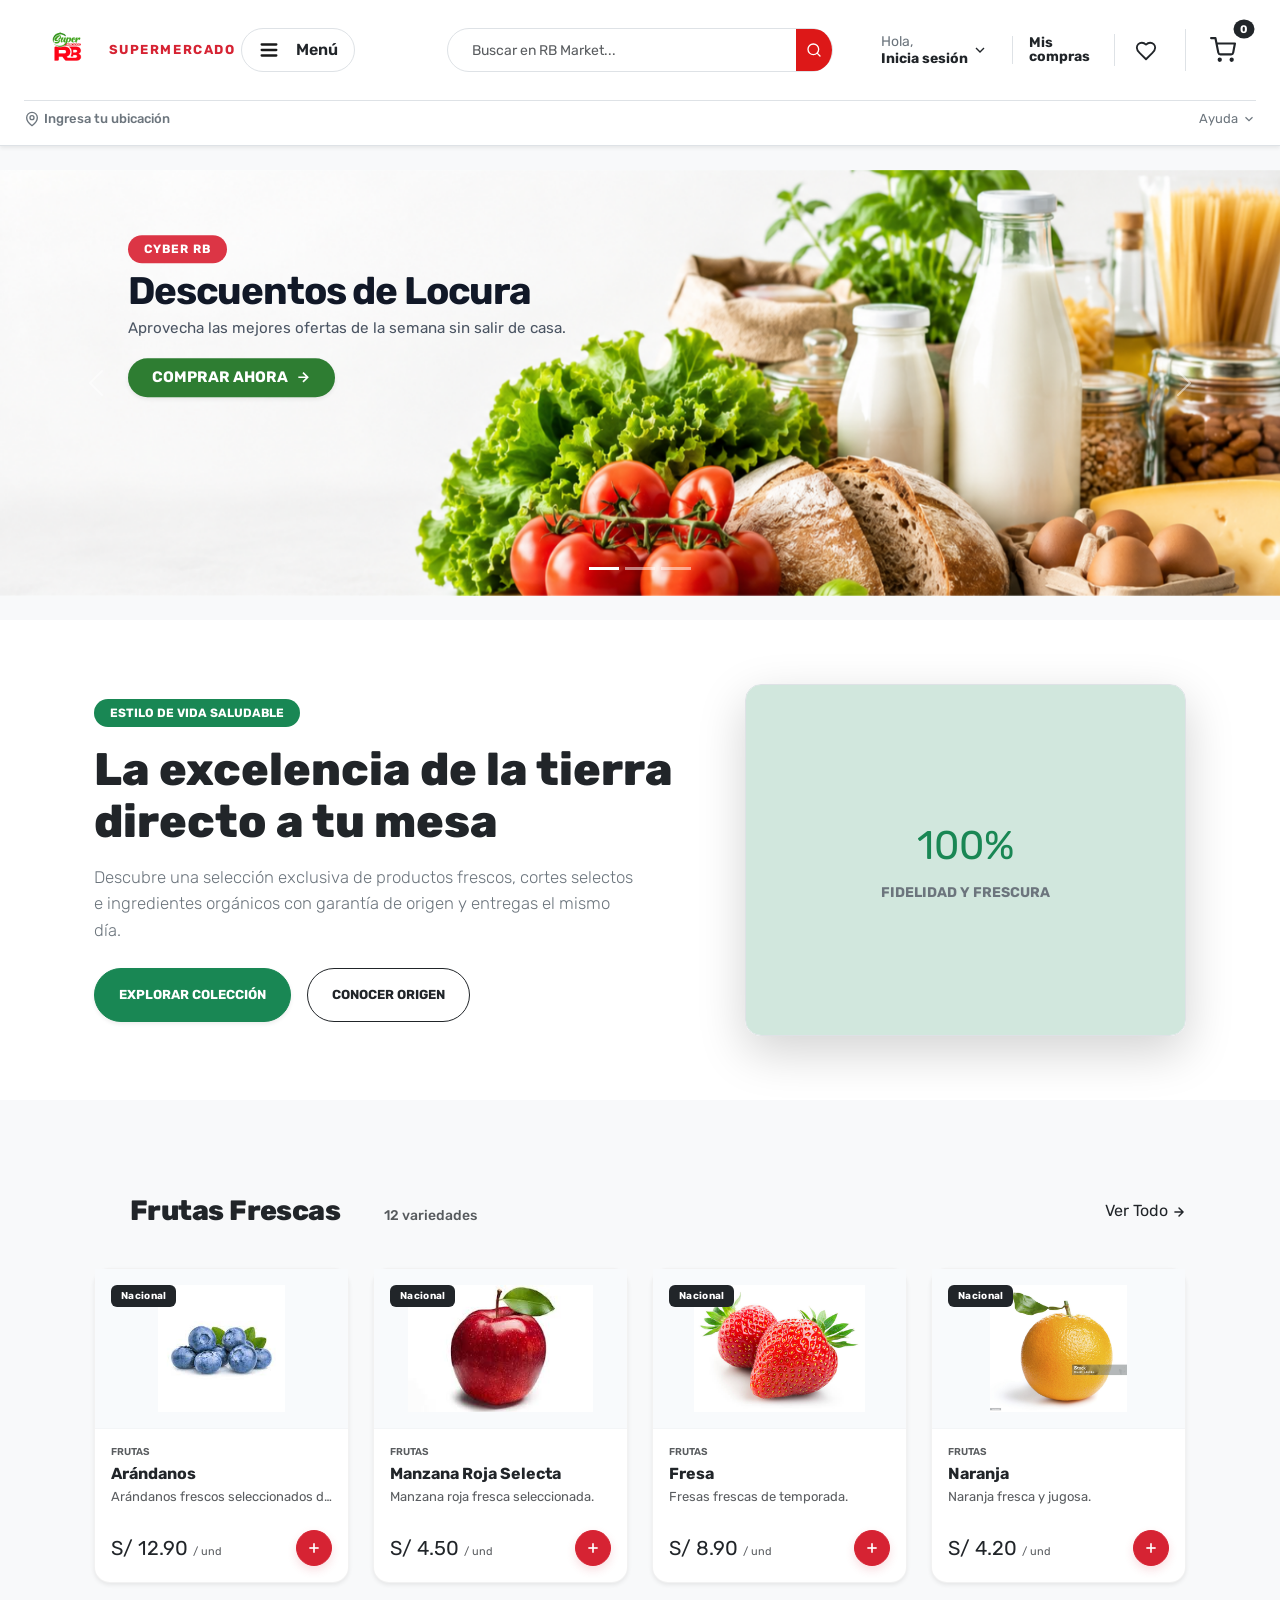
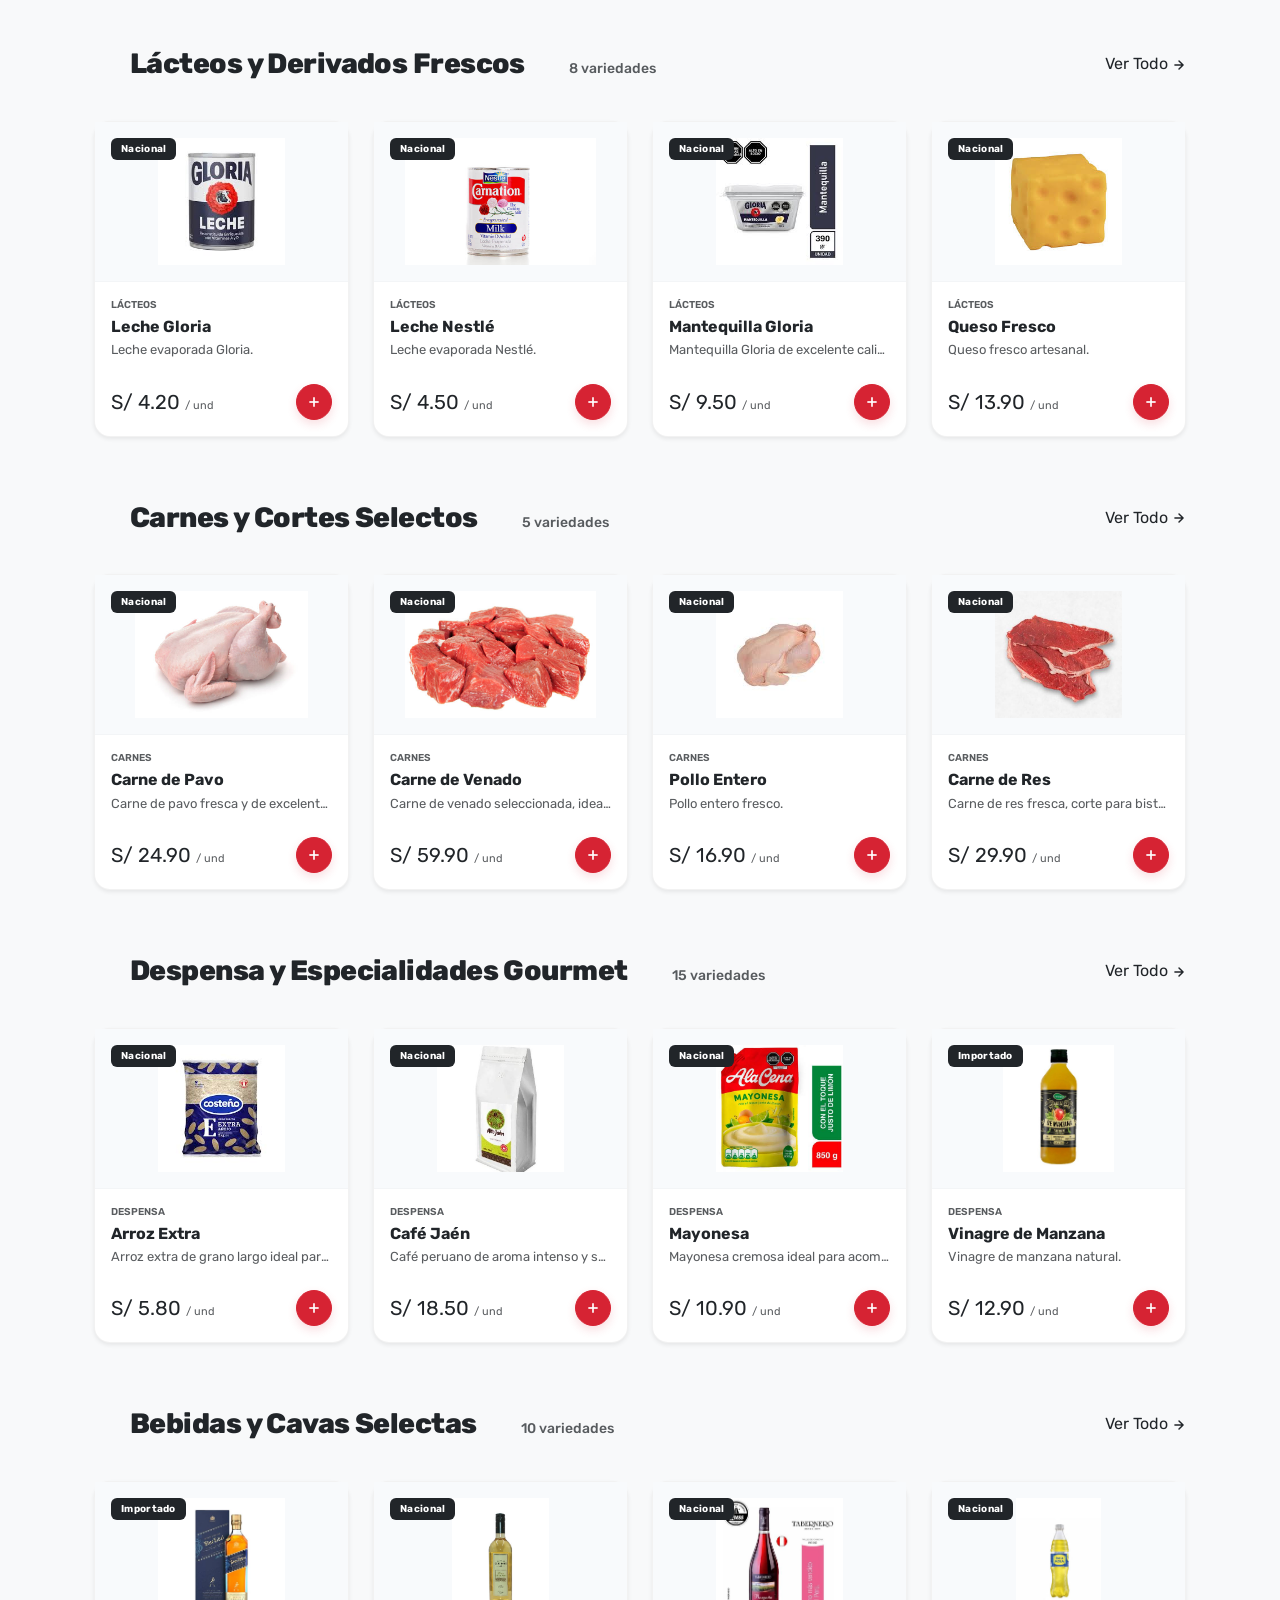
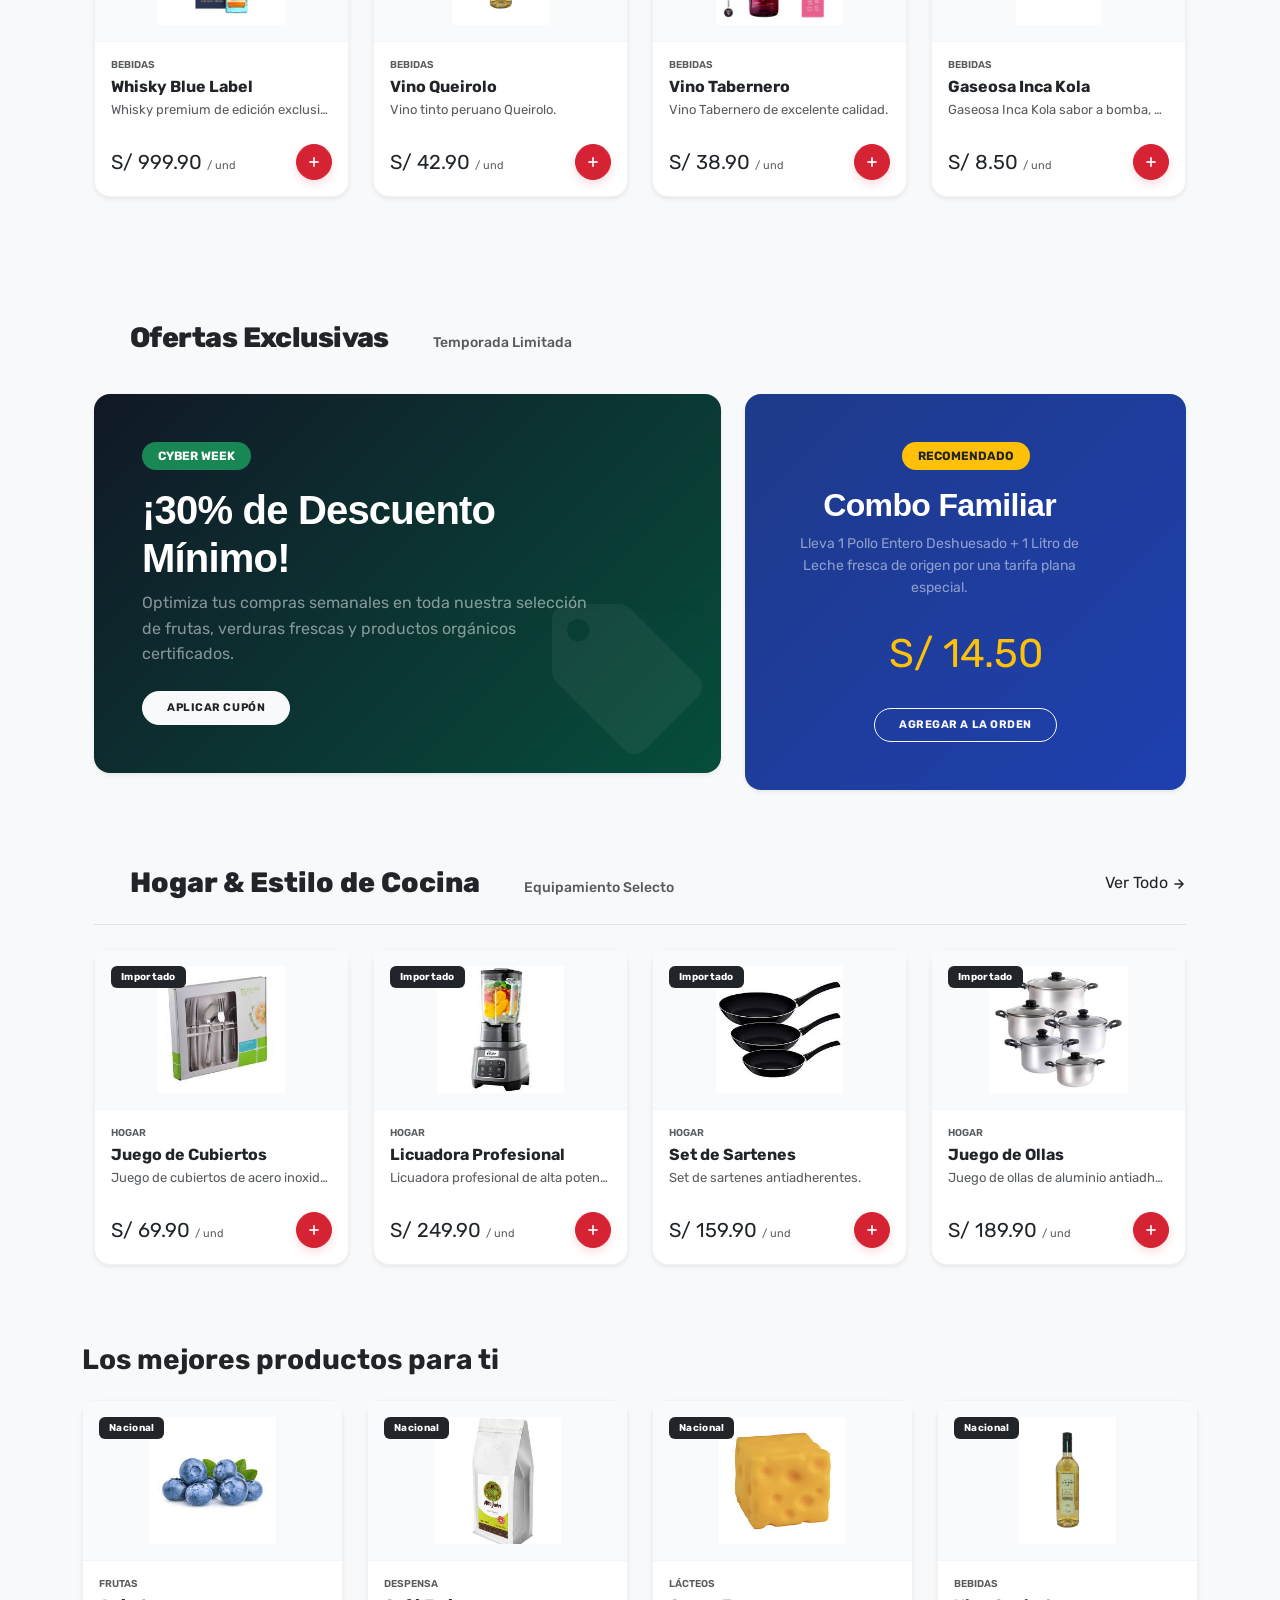
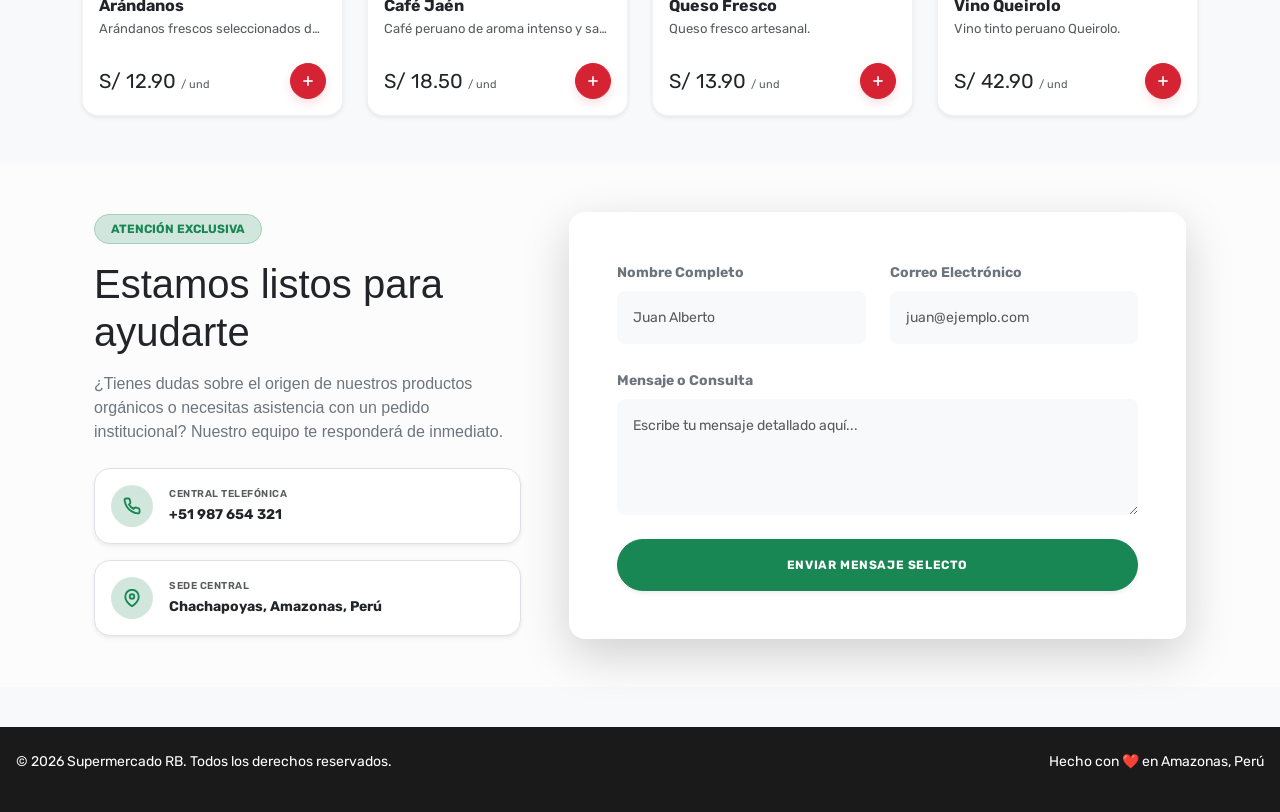
==== commit 07ad7823: "Agregacion de registrar usuario, login" ====
--- a/index.html
+++ b/index.html
@@ -453,12 +453,15 @@
                 <h2 class="fs-3 fw-black text-dark tracking-tight m-0 title-categoria">Hogar & Estilo de Cocina</h2>
                 <span class="text-muted small fw-medium item-counter">Equipamiento Selecto</span>
             </div>
-            <a href="#hogar" class="text-success fw-bold text-uppercase small tracking-wider link-ver-todo">Ver Todo</a>
+            <a class="nav-link" href="categoria.html?cat=Hogar" class="btn btn-link p-0 text-success fw-bold text-uppercase small tracking-wider d-flex align-items-center gap-1 premium-view-all">
+                <span>Ver Todo</span>
+                    <svg width="14" height="14" viewBox="0 0 24 24" fill="none" stroke="currentColor" stroke-width="2.5" stroke-linecap="round" stroke-linejoin="round" class="arrow-move"><path d="M5 12h14M12 5l7 7-7 7"/></svg>
+            </a>
         </div>
         
         <div class="row row-cols-2 row-cols-md-3 row-cols-lg-4 g-4" id="catalogo-hogar">
             <div class="col" id="tarjeta-explorar-hogar">
-                <a href="#hogar" class="card h-100 border-0 shadow-sm rounded-4 text-decoration-none bg-success-subtle d-flex align-items-center justify-content-center p-4 text-center custom-view-more-card">
+                <a class="nav-link" href="categoria.html?cat=Hogar" class="card h-100 border-0 shadow-sm rounded-4 text-decoration-none bg-success-subtle d-flex align-items-center justify-content-center p-4 text-center custom-view-more-card">
                     <div class="text-success">
                         <div class="bg-success text-white rounded-circle d-inline-flex align-items-center justify-content-center mb-3 shadow-sm btn-mas-wrap" style="width: 48px; height: 48px;">
                             <svg width="20" height="20" viewBox="0 0 24 24" fill="none" stroke="currentColor" stroke-width="3" stroke-linecap="round" stroke-linejoin="round"><line x1="12" y1="5" x2="12" y2="19"></line><line x1="5" y1="12" x2="19" y2="12"></line></svg>
